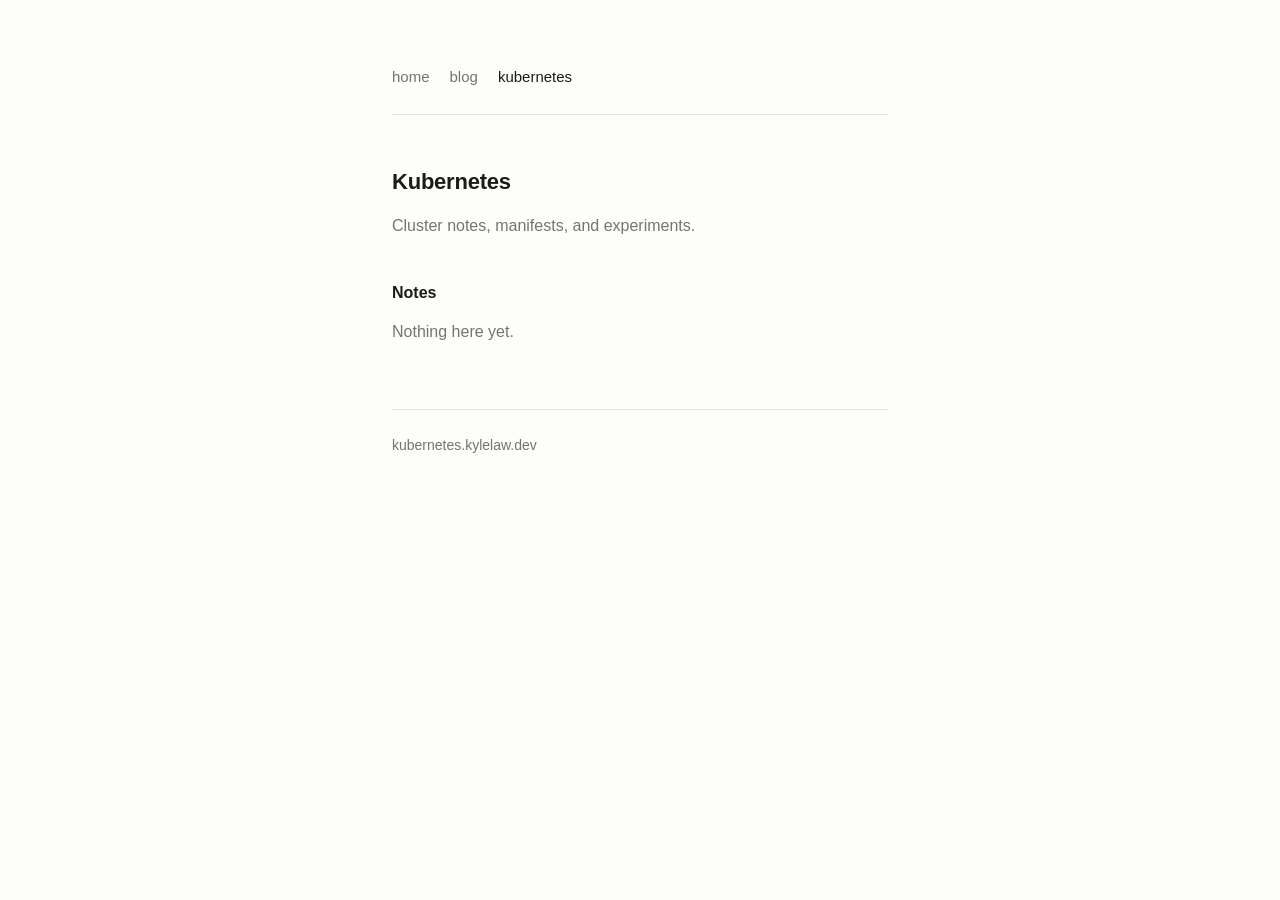
==== index.html @ 6e793f43 "Scaffold static site Plain HTML/CSS, no build step. Cross-links to the other kylelaw.dev sites use a" ====
<!doctype html>
<html lang="en">
<head>
<meta charset="utf-8">
<meta name="viewport" content="width=device-width, initial-scale=1">
<title>Kubernetes — Kyle Law</title>
<meta name="description" content="Cluster notes, manifests, and experiments.">
<link rel="icon" href="/favicon.svg" type="image/svg+xml">
<link rel="canonical" href="https://kubernetes.kylelaw.dev/">
<link rel="stylesheet" href="/style.css">
</head>
<body>
<div class="wrap">

  <nav>
    <a href="https://kylelaw.dev/">home</a>
    <a href="https://blog.kylelaw.dev/">blog</a>
    <a href="https://kubernetes.kylelaw.dev/" aria-current="page">kubernetes</a>
  </nav>

  <h1>Kubernetes</h1>
  <p class="lede">Cluster notes, manifests, and experiments.</p>

  <h2>Notes</h2>
  <p class="lede">Nothing here yet.</p>

  <footer>kubernetes.kylelaw.dev</footer>

</div>
</body>
</html>
---- style.css ----
:root {
  --bg: #fdfdfc;
  --fg: #1b1b19;
  --muted: #75756e;
  --rule: #e5e5e0;
}

@media (prefers-color-scheme: dark) {
  :root {
    --bg: #121211;
    --fg: #e9e9e4;
    --muted: #8b8b84;
    --rule: #2b2b28;
  }
}

* { box-sizing: border-box; }

html { -webkit-text-size-adjust: 100%; }

body {
  margin: 0;
  background: var(--bg);
  color: var(--fg);
  font: 16px/1.7 ui-sans-serif, -apple-system, BlinkMacSystemFont, "Segoe UI", Helvetica, Arial, sans-serif;
}

.wrap {
  max-width: 34rem;
  margin: 0 auto;
  padding: 4rem 1.5rem 6rem;
}

nav {
  display: flex;
  flex-wrap: wrap;
  gap: 1.25rem;
  padding-bottom: 1.5rem;
  border-bottom: 1px solid var(--rule);
  margin-bottom: 3rem;
  font-size: 0.9375rem;
}

nav a {
  color: var(--muted);
  text-decoration: none;
}

nav a:hover { color: var(--fg); }

nav a[aria-current="page"] { color: var(--fg); }

h1 {
  font-size: 1.375rem;
  font-weight: 600;
  letter-spacing: -0.01em;
  margin: 0 0 0.75rem;
}

h2 {
  font-size: 1rem;
  font-weight: 600;
  margin: 2.5rem 0 0.75rem;
}

p { margin: 0 0 1.25rem; }

.lede { color: var(--muted); }

a { color: var(--fg); text-underline-offset: 0.2em; }

ul.links {
  list-style: none;
  padding: 0;
  margin: 0;
  border-top: 1px solid var(--rule);
}

ul.links li { border-bottom: 1px solid var(--rule); }

ul.links a {
  display: block;
  padding: 1rem 0;
  text-decoration: none;
}

ul.links a:hover .title { text-decoration: underline; }

.title { display: block; }

.desc {
  display: block;
  color: var(--muted);
  font-size: 0.9375rem;
}

footer {
  margin-top: 4rem;
  padding-top: 1.5rem;
  border-top: 1px solid var(--rule);
  color: var(--muted);
  font-size: 0.875rem;
}
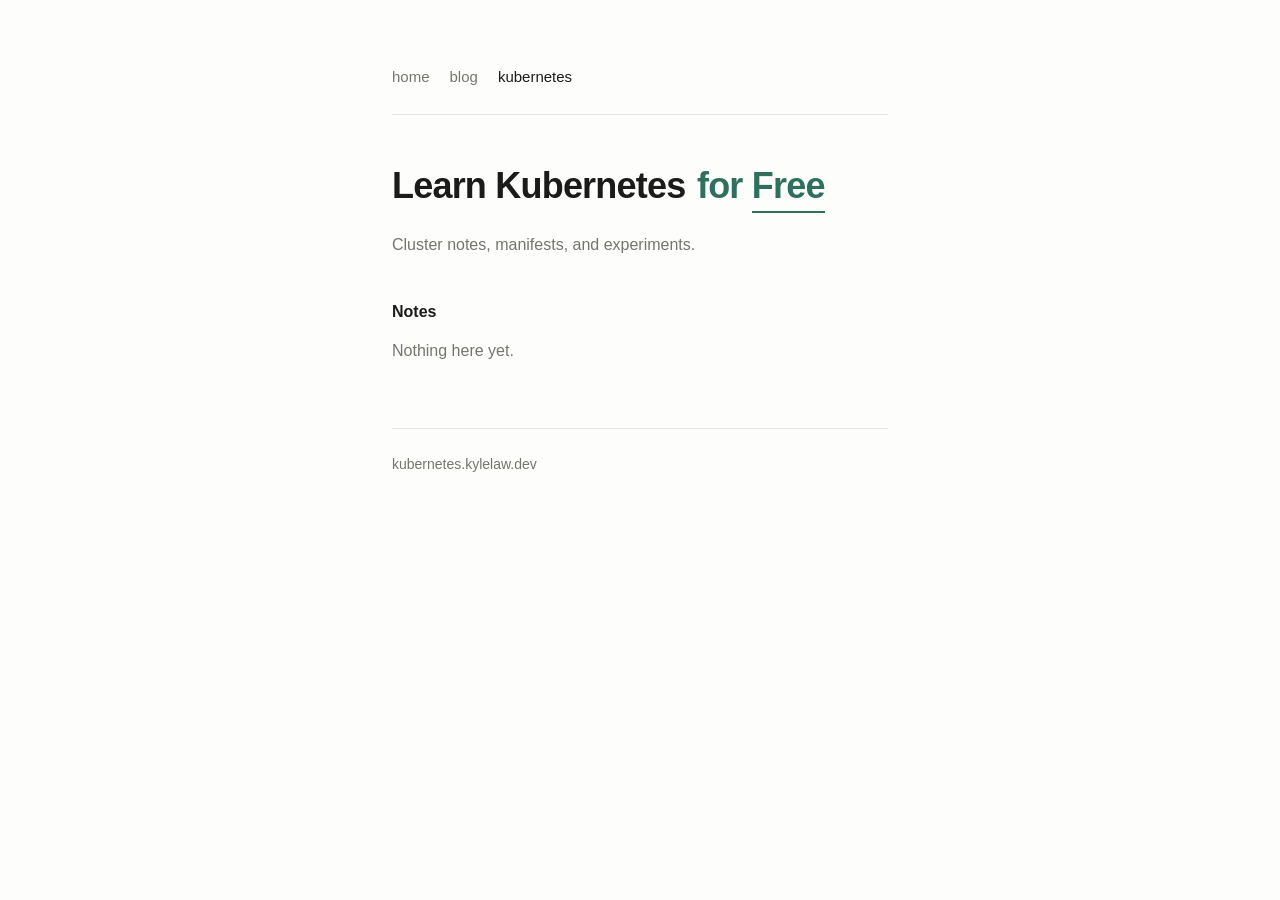
==== commit 075bc9fc: "Add rotating hero headline with draw-in underline "Learn Kubernetes ___" cycling six phrases, with t" ====
--- a/index.html
+++ b/index.html
@@ -4,10 +4,11 @@
 <meta charset="utf-8">
 <meta name="viewport" content="width=device-width, initial-scale=1">
 <title>Kubernetes — Kyle Law</title>
-<meta name="description" content="Cluster notes, manifests, and experiments.">
+<meta name="description" content="Learn Kubernetes for free — active learning, visualization, live Q&A and a weekly meeting.">
 <link rel="icon" href="/favicon.svg" type="image/svg+xml">
 <link rel="canonical" href="https://kubernetes.kylelaw.dev/">
 <link rel="stylesheet" href="/style.css">
+<link rel="stylesheet" href="/headline.css">
 </head>
 <body>
 <div class="wrap">
@@ -18,7 +19,10 @@
     <a href="https://kubernetes.kylelaw.dev/" aria-current="page">kubernetes</a>
   </nav>
 
-  <h1>Kubernetes</h1>
+  <h1 class="hero-title">
+    <span>Learn Kubernetes</span><span class="rot" data-rot>for <span class="kw">Free</span></span>
+  </h1>
+
   <p class="lede">Cluster notes, manifests, and experiments.</p>
 
   <h2>Notes</h2>
@@ -27,5 +31,6 @@
   <footer>kubernetes.kylelaw.dev</footer>
 
 </div>
+<script src="/headline.js" defer></script>
 </body>
 </html>
--- a/headline.css
+++ b/headline.css
@@ -0,0 +1,87 @@
+/* Rotating hero headline. Scoped to this site so style.css stays
+   byte-identical across the three kylelaw.dev repos. */
+
+:root {
+  --accent: #2f6f5e;
+}
+
+@media (prefers-color-scheme: dark) {
+  :root { --accent: #6cc0a6; }
+}
+
+.hero-title {
+  font-size: clamp(1.6rem, 5.2vw, 2.25rem);
+  font-weight: 600;
+  letter-spacing: -0.022em;
+  line-height: 1.25;
+  margin: 0 0 1rem;
+  display: flex;
+  flex-wrap: wrap;
+  align-items: baseline;
+  gap: 0 0.32em;
+}
+
+/* The mask. Vertical overflow is clipped so words slide in and out of
+   view; padding-bottom keeps the underline from being sheared off. */
+.rot {
+  position: relative;
+  display: inline-block;
+  vertical-align: baseline;
+  overflow: hidden;
+  white-space: nowrap;
+  padding-bottom: 0.2em;
+  color: var(--accent);
+  transition: width 420ms cubic-bezier(.22, 1, .36, 1);
+}
+
+.rot .word {
+  display: inline-block;
+  white-space: nowrap;
+  transition: transform 460ms cubic-bezier(.22, 1, .36, 1), opacity 300ms ease;
+}
+
+.rot .word:not(.is-current) {
+  position: absolute;
+  left: 0;
+  top: 0;
+  pointer-events: none;
+}
+
+.rot .word.enter { transform: translateY(0);       opacity: 1; }
+.rot .word.from  { transform: translateY(0.95em);  opacity: 0; }
+.rot .word.exit  { transform: translateY(-0.95em); opacity: 0; }
+
+/* Draw-in underline: sweeps left to right once the word has landed. */
+.rot .kw {
+  position: relative;
+  display: inline-block;
+}
+
+.rot .kw::after {
+  content: "";
+  position: absolute;
+  left: 0;
+  right: 0;
+  bottom: -0.16em;
+  height: 0.055em;
+  background: currentColor;
+  transform: scaleX(0);
+  transform-origin: 0 50%;
+  transition: transform 520ms cubic-bezier(.22, 1, .36, 1);
+}
+
+.rot .word.enter .kw::after { transform: scaleX(1); transition-delay: 240ms; }
+.rot .word.exit  .kw::after { transition-duration: 150ms; }
+
+/* Without JS the first phrase is already in the markup and simply sits
+   there, underline drawn. */
+.no-js .rot .kw::after { transform: scaleX(1); }
+
+@media (prefers-reduced-motion: reduce) {
+  .rot,
+  .rot .word,
+  .rot .kw::after {
+    transition-duration: 1ms !important;
+    transition-delay: 0ms !important;
+  }
+}
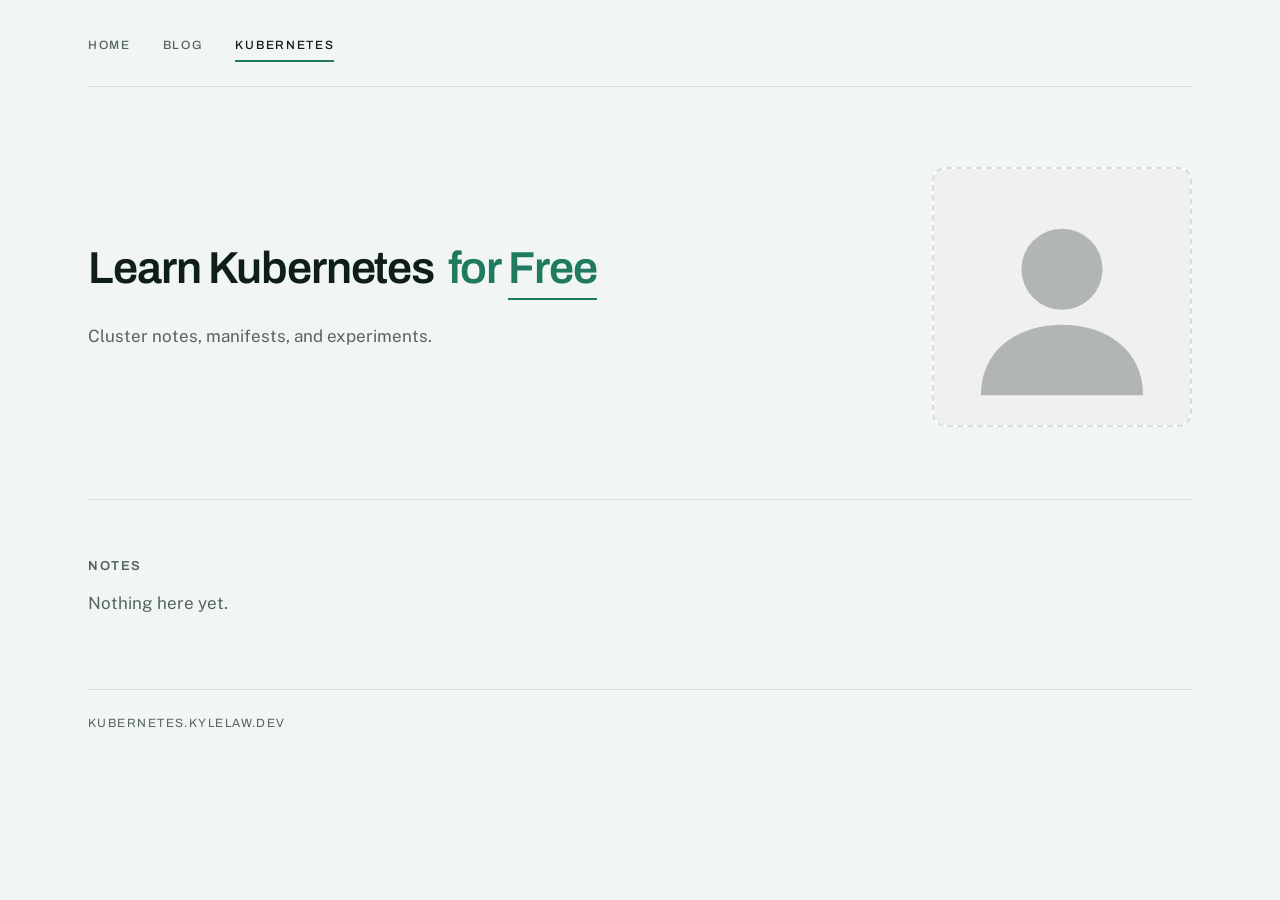
==== commit bfa9d8a3: "Give this site its own design: wide hero, portrait, one-line headline The three sites no longer shar" ====
--- a/index.html
+++ b/index.html
@@ -4,11 +4,13 @@
 <meta charset="utf-8">
 <meta name="viewport" content="width=device-width, initial-scale=1">
 <title>Kubernetes — Kyle Law</title>
-<meta name="description" content="Learn Kubernetes for free — active learning, visualization, live Q&A and a weekly meeting.">
+<meta name="description" content="Learn Kubernetes for free — hands-on labs, live Q&A and a weekly meeting with Kyle.">
 <link rel="icon" href="/favicon.svg" type="image/svg+xml">
 <link rel="canonical" href="https://kubernetes.kylelaw.dev/">
+<link rel="preconnect" href="https://fonts.googleapis.com">
+<link rel="preconnect" href="https://fonts.gstatic.com" crossorigin>
+<link rel="stylesheet" href="https://fonts.googleapis.com/css2?family=Archivo:wght@500;600;700&family=Public+Sans:wght@400;500&display=swap">
 <link rel="stylesheet" href="/style.css">
-<link rel="stylesheet" href="/headline.css">
 </head>
 <body>
 <div class="wrap">
@@ -19,14 +21,23 @@
     <a href="https://kubernetes.kylelaw.dev/" aria-current="page">kubernetes</a>
   </nav>
 
-  <h1 class="hero-title">
-    <span>Learn Kubernetes</span><span class="rot" data-rot>for <span class="kw">Free</span></span>
-  </h1>
+  <div class="hero">
+    <div class="hero-text">
+      <h1 class="hero-title">
+        <span>Learn Kubernetes</span><span class="rot" data-rot>for <span class="kw">Free</span></span>
+      </h1>
+      <p class="lede">Cluster notes, manifests, and experiments.</p>
+    </div>
 
-  <p class="lede">Cluster notes, manifests, and experiments.</p>
+    <div class="hero-portrait">
+      <img src="/portrait.svg" alt="Kyle Law" width="260" height="260">
+    </div>
+  </div>
 
-  <h2>Notes</h2>
-  <p class="lede">Nothing here yet.</p>
+  <div class="prose">
+    <h2>Notes</h2>
+    <p class="lede">Nothing here yet.</p>
+  </div>
 
   <footer>kubernetes.kylelaw.dev</footer>
 
--- a/style.css
+++ b/style.css
@@ -1,16 +1,30 @@
+/* kubernetes.kylelaw.dev — this site's own design.
+   Independent of the other kylelaw.dev sites by intent; nothing here is
+   shared with the root or blog repos. */
+
 :root {
-  --bg: #fdfdfc;
-  --fg: #1b1b19;
-  --muted: #75756e;
-  --rule: #e5e5e0;
+  --ground: #f1f5f3;
+  --surface: #ffffff;
+  --ink: #0f1e1a;
+  --muted: #55655e;
+  --line: #d5e0db;
+  --line-soft: #e3ebe7;
+  --accent: #1f7a5f;
+  --accent-soft: #d8ece3;
+  --display: "Archivo", ui-sans-serif, -apple-system, BlinkMacSystemFont, "Segoe UI", Helvetica, Arial, sans-serif;
+  --body: "Public Sans", ui-sans-serif, -apple-system, BlinkMacSystemFont, "Segoe UI", Helvetica, Arial, sans-serif;
 }
 
 @media (prefers-color-scheme: dark) {
   :root {
-    --bg: #121211;
-    --fg: #e9e9e4;
-    --muted: #8b8b84;
-    --rule: #2b2b28;
+    --ground: #0a1210;
+    --surface: #111b17;
+    --ink: #e7efeb;
+    --muted: #8ba59b;
+    --line: #1e2c27;
+    --line-soft: #182420;
+    --accent: #55c69f;
+    --accent-soft: #16302a;
   }
 }
 
@@ -20,84 +34,193 @@
 
 body {
   margin: 0;
-  background: var(--bg);
-  color: var(--fg);
-  font: 16px/1.7 ui-sans-serif, -apple-system, BlinkMacSystemFont, "Segoe UI", Helvetica, Arial, sans-serif;
+  background: var(--ground);
+  color: var(--ink);
+  font-family: var(--body);
+  font-size: 17px;
+  line-height: 1.65;
+  -webkit-font-smoothing: antialiased;
 }
 
 .wrap {
-  max-width: 34rem;
+  max-width: 74rem;
   margin: 0 auto;
-  padding: 4rem 1.5rem 6rem;
-}
+  padding: 2.25rem 2.5rem 6rem;
+}
+
+/* ---- nav ---- */
 
 nav {
   display: flex;
   flex-wrap: wrap;
-  gap: 1.25rem;
+  gap: 2rem;
   padding-bottom: 1.5rem;
-  border-bottom: 1px solid var(--rule);
-  margin-bottom: 3rem;
-  font-size: 0.9375rem;
+  border-bottom: 1px solid var(--line);
+  font-family: var(--display);
+  font-size: 0.75rem;
+  font-weight: 500;
+  letter-spacing: 0.14em;
+  text-transform: uppercase;
 }
 
 nav a {
   color: var(--muted);
   text-decoration: none;
-}
-
-nav a:hover { color: var(--fg); }
-
-nav a[aria-current="page"] { color: var(--fg); }
-
-h1 {
-  font-size: 1.375rem;
+  padding-bottom: 0.25rem;
+  border-bottom: 2px solid transparent;
+}
+
+nav a:hover { color: var(--ink); }
+
+nav a[aria-current="page"] {
+  color: var(--ink);
+  border-bottom-color: var(--accent);
+}
+
+nav a:focus-visible { outline: 2px solid var(--accent); outline-offset: 3px; }
+
+/* ---- hero ---- */
+
+.hero {
+  display: grid;
+  grid-template-columns: minmax(0, 1fr) auto;
+  gap: 4rem;
+  align-items: center;
+  padding: 5rem 0 4.5rem;
+  border-bottom: 1px solid var(--line);
+}
+
+.hero-text { min-width: 0; }
+
+.hero-title {
+  font-family: var(--display);
   font-weight: 600;
-  letter-spacing: -0.01em;
+  letter-spacing: -0.025em;
+  line-height: 1.1;
+  margin: 0 0 1.25rem;
+  /* JS fits this to one line; clamp is the no-JS fallback */
+  font-size: clamp(1.5rem, 4.6vw, 2.75rem);
+  display: flex;
+  flex-wrap: nowrap;
+  align-items: baseline;
+  gap: 0 0.3em;
+  white-space: nowrap;
+}
+
+.lede {
+  color: var(--muted);
+  margin: 0;
+  font-size: 1.0625rem;
+  max-width: 34rem;
+}
+
+/* ---- portrait ---- */
+
+.hero-portrait {
+  width: 260px;
+  height: 260px;
+  border-radius: 14px;
+  overflow: hidden;
+  background: var(--surface);
+  border: 2px dashed var(--line);   /* dashed = placeholder; drop when the real photo lands */
+  display: grid;
+  place-items: center;
+}
+
+.hero-portrait img {
+  width: 100%;
+  height: 100%;
+  object-fit: cover;
+  display: block;
+}
+
+/* ---- body ---- */
+
+.prose { max-width: 36rem; padding-top: 3.5rem; }
+
+h2 {
+  font-family: var(--display);
+  font-size: 0.8125rem;
+  font-weight: 600;
+  letter-spacing: 0.12em;
+  text-transform: uppercase;
+  color: var(--muted);
   margin: 0 0 0.75rem;
 }
 
-h2 {
-  font-size: 1rem;
-  font-weight: 600;
-  margin: 2.5rem 0 0.75rem;
-}
-
 p { margin: 0 0 1.25rem; }
 
-.lede { color: var(--muted); }
-
-a { color: var(--fg); text-underline-offset: 0.2em; }
-
-ul.links {
-  list-style: none;
-  padding: 0;
-  margin: 0;
-  border-top: 1px solid var(--rule);
-}
-
-ul.links li { border-bottom: 1px solid var(--rule); }
-
-ul.links a {
-  display: block;
-  padding: 1rem 0;
-  text-decoration: none;
-}
-
-ul.links a:hover .title { text-decoration: underline; }
-
-.title { display: block; }
-
-.desc {
-  display: block;
-  color: var(--muted);
-  font-size: 0.9375rem;
-}
+a { color: var(--accent); text-underline-offset: 0.2em; }
 
 footer {
-  margin-top: 4rem;
+  margin-top: 4.5rem;
   padding-top: 1.5rem;
-  border-top: 1px solid var(--rule);
-  color: var(--muted);
-  font-size: 0.875rem;
-}
+  border-top: 1px solid var(--line);
+  color: var(--muted);
+  font-family: var(--display);
+  font-size: 0.75rem;
+  letter-spacing: 0.12em;
+  text-transform: uppercase;
+}
+
+/* ---- rotating headline ---- */
+
+.rot {
+  position: relative;
+  display: inline-block;
+  vertical-align: baseline;
+  overflow: hidden;
+  white-space: nowrap;
+  padding-bottom: 0.2em;
+  color: var(--accent);
+  transition: width 420ms cubic-bezier(.22, 1, .36, 1);
+}
+
+.rot .word {
+  display: inline-block;
+  white-space: nowrap;
+  transition: transform 460ms cubic-bezier(.22, 1, .36, 1), opacity 300ms ease;
+}
+
+.rot .word:not(.is-current) { position: absolute; left: 0; top: 0; pointer-events: none; }
+
+.rot .word.enter { transform: translateY(0);       opacity: 1; }
+.rot .word.from  { transform: translateY(0.95em);  opacity: 0; }
+.rot .word.exit  { transform: translateY(-0.95em); opacity: 0; }
+
+.rot .kw { position: relative; display: inline-block; }
+
+.rot .kw::after {
+  content: "";
+  position: absolute;
+  left: 0; right: 0; bottom: -0.16em;
+  height: 0.055em;
+  background: currentColor;
+  transform: scaleX(0);
+  transform-origin: 0 50%;
+  transition: transform 520ms cubic-bezier(.22, 1, .36, 1);
+}
+
+.rot .word.enter .kw::after { transform: scaleX(1); transition-delay: 240ms; }
+.rot .word.exit  .kw::after { transition-duration: 150ms; }
+
+/* ---- narrow screens ---- */
+
+@media (max-width: 60rem) {
+  .wrap { padding: 2rem 1.5rem 4rem; }
+  .hero {
+    /* minmax(0, …) not 1fr — a bare 1fr floors at min-content, and with a
+       nowrap headline that is the full line width, which overflows. */
+    grid-template-columns: minmax(0, 1fr);
+    gap: 2.5rem;
+    padding: 3rem 0 2.5rem;
+  }
+  .hero-portrait { width: 168px; height: 168px; order: -1; }
+}
+
+@media (prefers-reduced-motion: reduce) {
+  .rot, .rot .word, .rot .kw::after {
+    transition-duration: 1ms !important;
+    transition-delay: 0ms !important;
+  }
+}
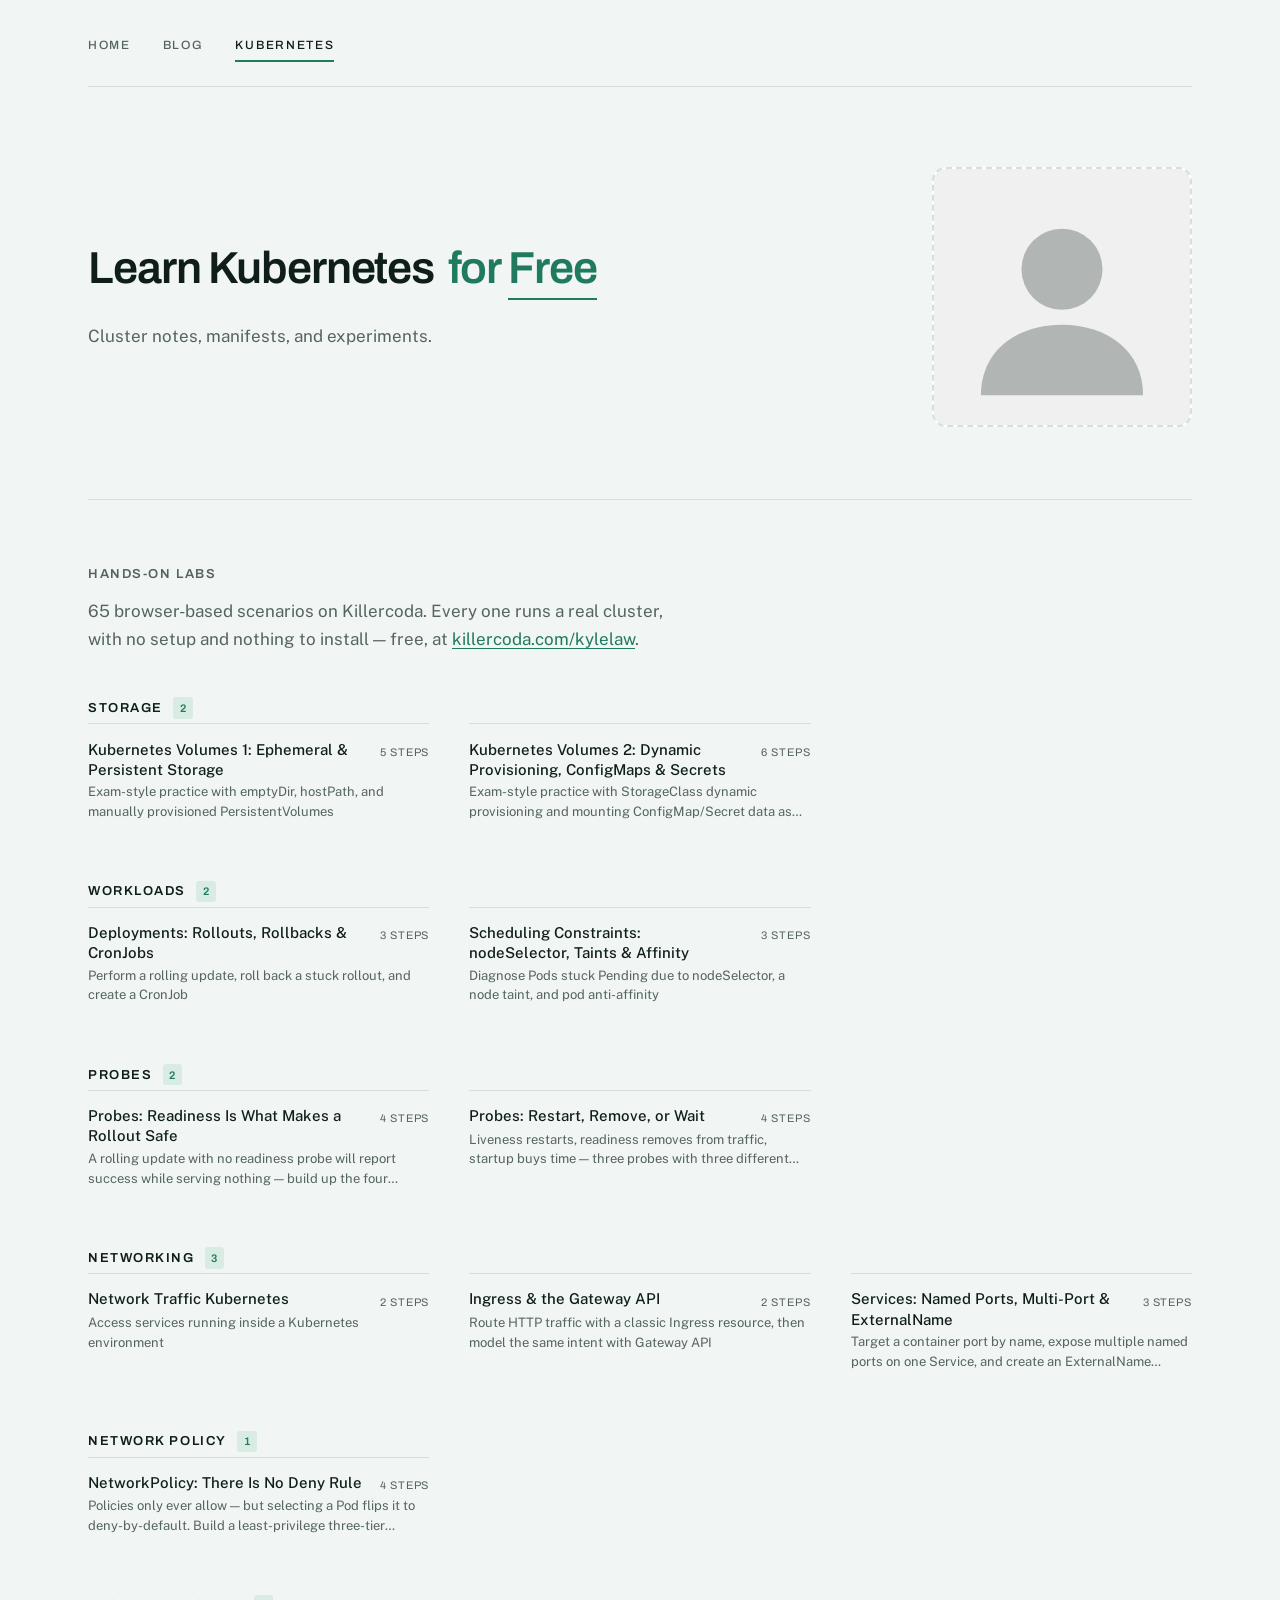
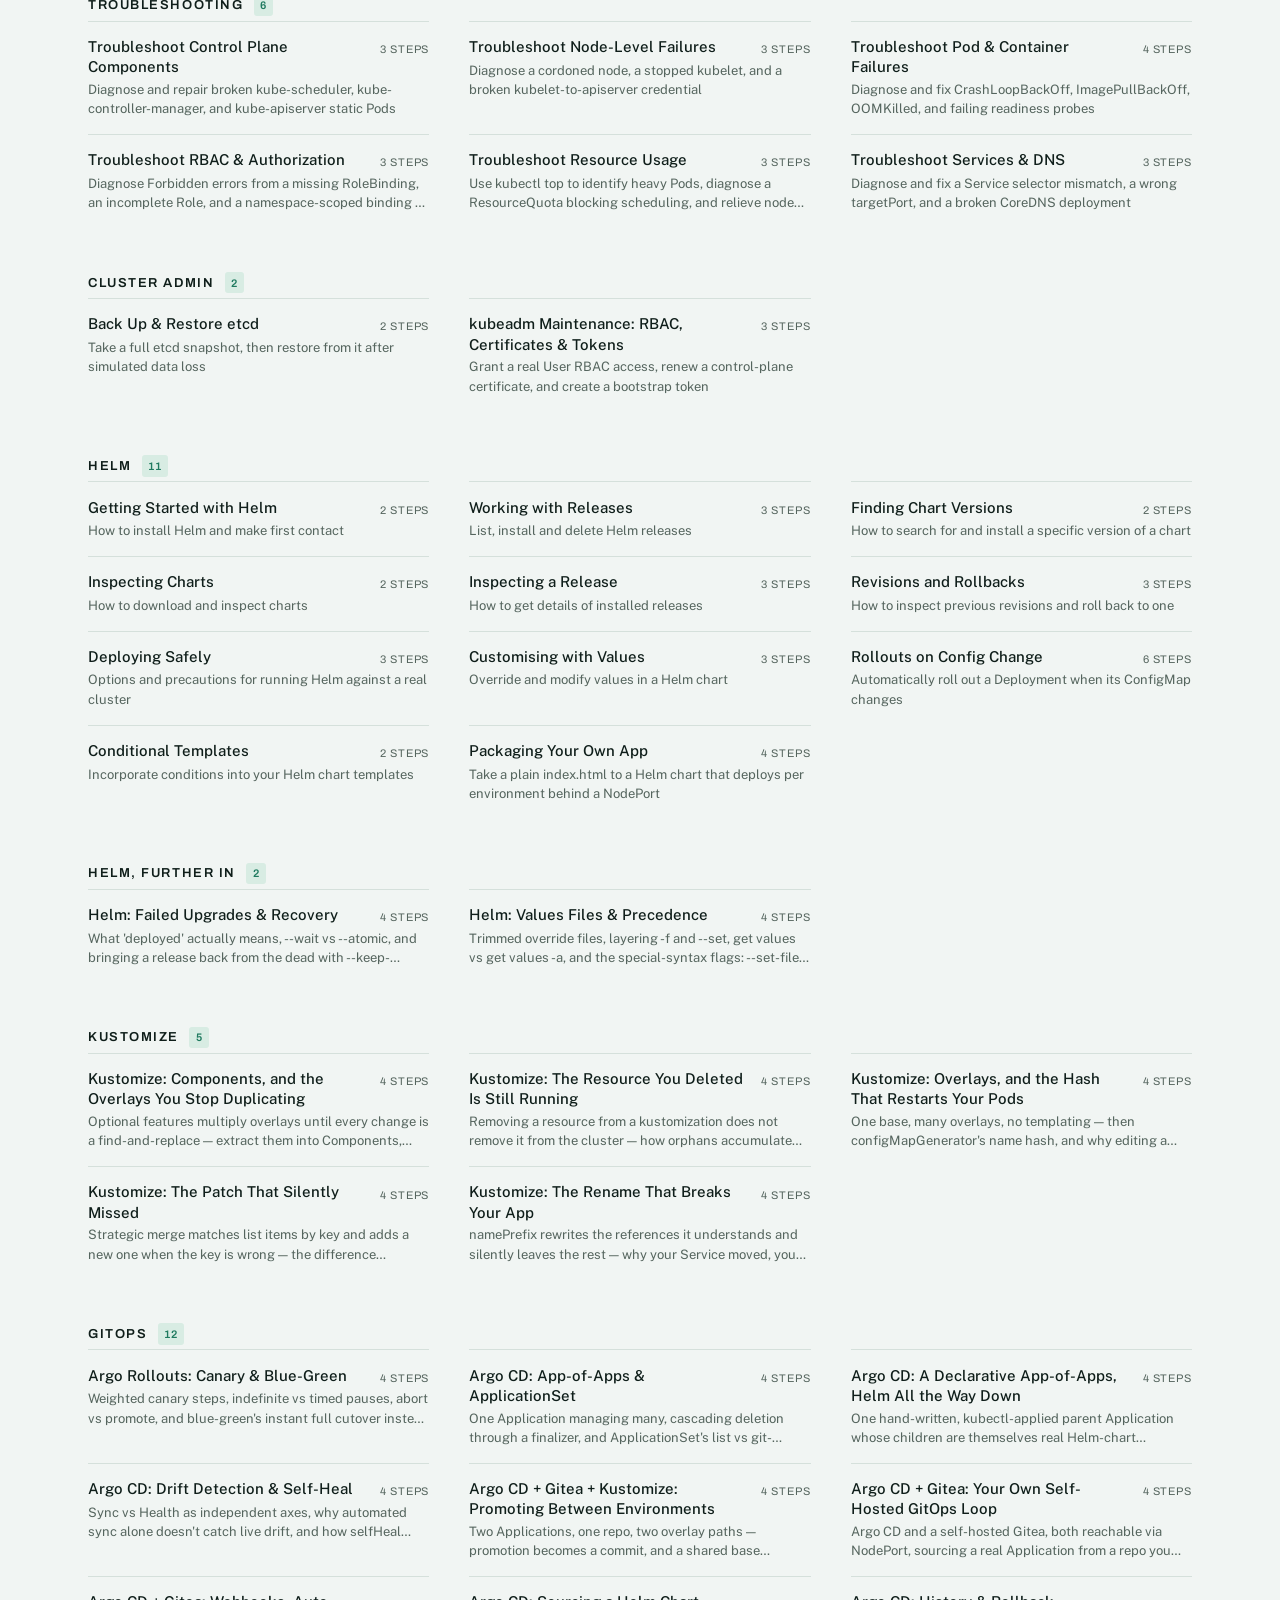
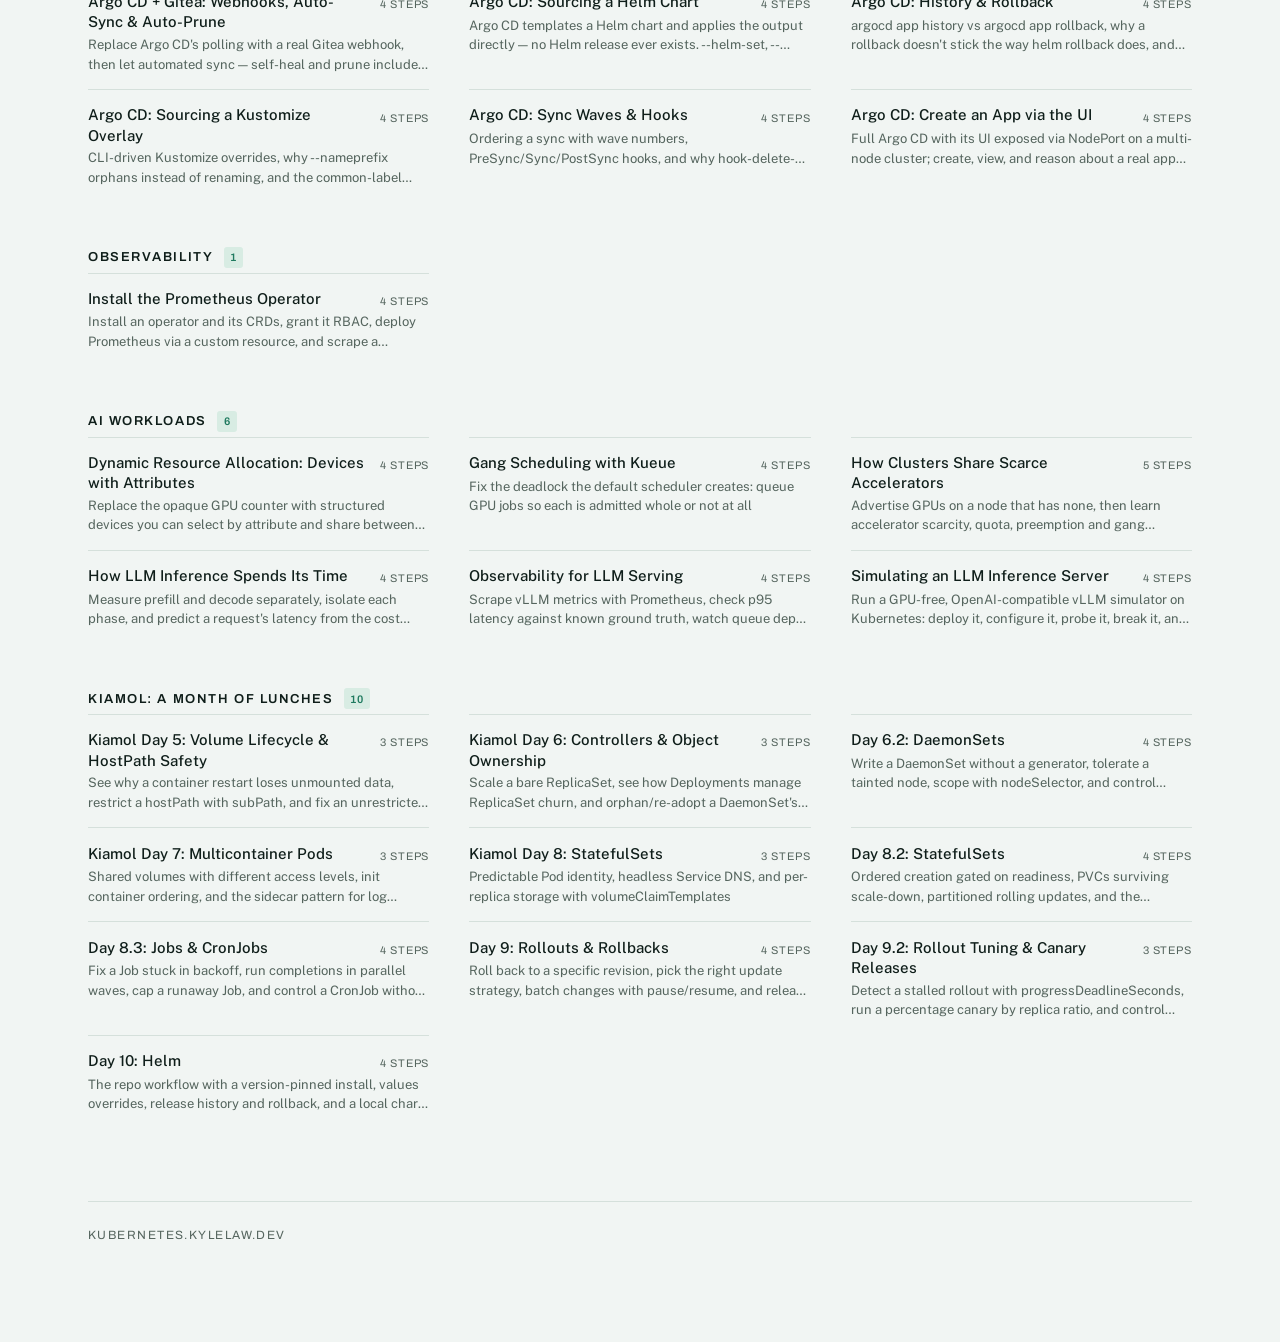
==== commit d0c5b1d2: "Add hands-on labs section 65 Killercoda scenarios grouped by topic, generated from the killercoda-la" ====
--- a/index.html
+++ b/index.html
@@ -34,10 +34,538 @@
     </div>
   </div>
 
-  <div class="prose">
-    <h2>Notes</h2>
-    <p class="lede">Nothing here yet.</p>
-  </div>
+  <!-- LABS:START -->
+  <section class="labs" id="labs">
+    <h2>Hands-on Labs</h2>
+    <p class="labs-intro">65 browser-based scenarios on Killercoda. Every one runs a real cluster, with no setup and nothing to install — free, at <a href="https://killercoda.com/kylelaw">killercoda.com/kylelaw</a>.</p>
+    <div class="lab-group">
+      <h3 class="lab-group-title">Storage<span class="lab-count">2</span></h3>
+      <ul class="lab-list">
+        <li>
+          <a href="https://killercoda.com/kylelaw/scenario/volumes-basics">
+            <span class="lab-title">Kubernetes Volumes 1: Ephemeral &amp; Persistent Storage</span>
+            <span class="lab-steps">5 steps</span>
+            <span class="lab-desc">Exam-style practice with emptyDir, hostPath, and manually provisioned PersistentVolumes</span>
+          </a>
+        </li>
+        <li>
+          <a href="https://killercoda.com/kylelaw/scenario/volumes-dynamic">
+            <span class="lab-title">Kubernetes Volumes 2: Dynamic Provisioning, ConfigMaps &amp; Secrets</span>
+            <span class="lab-steps">6 steps</span>
+            <span class="lab-desc">Exam-style practice with StorageClass dynamic provisioning and mounting ConfigMap/Secret data as files</span>
+          </a>
+        </li>
+      </ul>
+    </div>
+    <div class="lab-group">
+      <h3 class="lab-group-title">Workloads<span class="lab-count">2</span></h3>
+      <ul class="lab-list">
+        <li>
+          <a href="https://killercoda.com/kylelaw/scenario/deployments-and-jobs">
+            <span class="lab-title">Deployments: Rollouts, Rollbacks &amp; CronJobs</span>
+            <span class="lab-steps">3 steps</span>
+            <span class="lab-desc">Perform a rolling update, roll back a stuck rollout, and create a CronJob</span>
+          </a>
+        </li>
+        <li>
+          <a href="https://killercoda.com/kylelaw/scenario/scheduling-constraints">
+            <span class="lab-title">Scheduling Constraints: nodeSelector, Taints &amp; Affinity</span>
+            <span class="lab-steps">3 steps</span>
+            <span class="lab-desc">Diagnose Pods stuck Pending due to nodeSelector, a node taint, and pod anti-affinity</span>
+          </a>
+        </li>
+      </ul>
+    </div>
+    <div class="lab-group">
+      <h3 class="lab-group-title">Probes<span class="lab-count">2</span></h3>
+      <ul class="lab-list">
+        <li>
+          <a href="https://killercoda.com/kylelaw/scenario/readiness-and-safe-rollouts">
+            <span class="lab-title">Probes: Readiness Is What Makes a Rollout Safe</span>
+            <span class="lab-steps">4 steps</span>
+            <span class="lab-desc">A rolling update with no readiness probe will report success while serving nothing — build up the four settings that turn a bad deploy into a contained, non-zero-exit failure</span>
+          </a>
+        </li>
+        <li>
+          <a href="https://killercoda.com/kylelaw/scenario/restart-remove-or-wait">
+            <span class="lab-title">Probes: Restart, Remove, or Wait</span>
+            <span class="lab-steps">4 steps</span>
+            <span class="lab-desc">Liveness restarts, readiness removes from traffic, startup buys time — three probes with three different powers, and the outages you get from confusing them</span>
+          </a>
+        </li>
+      </ul>
+    </div>
+    <div class="lab-group">
+      <h3 class="lab-group-title">Networking<span class="lab-count">3</span></h3>
+      <ul class="lab-list">
+        <li>
+          <a href="https://killercoda.com/kylelaw/scenario/network-traffic-kubernetes">
+            <span class="lab-title">Network Traffic Kubernetes</span>
+            <span class="lab-steps">2 steps</span>
+            <span class="lab-desc">Access services running inside a Kubernetes environment</span>
+          </a>
+        </li>
+        <li>
+          <a href="https://killercoda.com/kylelaw/scenario/ingress-and-gateway-api">
+            <span class="lab-title">Ingress &amp; the Gateway API</span>
+            <span class="lab-steps">2 steps</span>
+            <span class="lab-desc">Route HTTP traffic with a classic Ingress resource, then model the same intent with Gateway API</span>
+          </a>
+        </li>
+        <li>
+          <a href="https://killercoda.com/kylelaw/scenario/multi-port-services">
+            <span class="lab-title">Services: Named Ports, Multi-Port &amp; ExternalName</span>
+            <span class="lab-steps">3 steps</span>
+            <span class="lab-desc">Target a container port by name, expose multiple named ports on one Service, and create an ExternalName Service</span>
+          </a>
+        </li>
+      </ul>
+    </div>
+    <div class="lab-group">
+      <h3 class="lab-group-title">Network Policy<span class="lab-count">1</span></h3>
+      <ul class="lab-list">
+        <li>
+          <a href="https://killercoda.com/kylelaw/scenario/allow-only-and-default-deny">
+            <span class="lab-title">NetworkPolicy: There Is No Deny Rule</span>
+            <span class="lab-steps">4 steps</span>
+            <span class="lab-desc">Policies only ever allow — but selecting a Pod flips it to deny-by-default. Build a least-privilege three-tier namespace and watch a connectivity matrix close, one policy at a time</span>
+          </a>
+        </li>
+      </ul>
+    </div>
+    <div class="lab-group">
+      <h3 class="lab-group-title">Troubleshooting<span class="lab-count">6</span></h3>
+      <ul class="lab-list">
+        <li>
+          <a href="https://killercoda.com/kylelaw/scenario/control-plane">
+            <span class="lab-title">Troubleshoot Control Plane Components</span>
+            <span class="lab-steps">3 steps</span>
+            <span class="lab-desc">Diagnose and repair broken kube-scheduler, kube-controller-manager, and kube-apiserver static Pods</span>
+          </a>
+        </li>
+        <li>
+          <a href="https://killercoda.com/kylelaw/scenario/node-level">
+            <span class="lab-title">Troubleshoot Node-Level Failures</span>
+            <span class="lab-steps">3 steps</span>
+            <span class="lab-desc">Diagnose a cordoned node, a stopped kubelet, and a broken kubelet-to-apiserver credential</span>
+          </a>
+        </li>
+        <li>
+          <a href="https://killercoda.com/kylelaw/scenario/pod-failures">
+            <span class="lab-title">Troubleshoot Pod &amp; Container Failures</span>
+            <span class="lab-steps">4 steps</span>
+            <span class="lab-desc">Diagnose and fix CrashLoopBackOff, ImagePullBackOff, OOMKilled, and failing readiness probes</span>
+          </a>
+        </li>
+        <li>
+          <a href="https://killercoda.com/kylelaw/scenario/rbac-auth">
+            <span class="lab-title">Troubleshoot RBAC &amp; Authorization</span>
+            <span class="lab-steps">3 steps</span>
+            <span class="lab-desc">Diagnose Forbidden errors from a missing RoleBinding, an incomplete Role, and a namespace-scoped binding to a cluster-scoped resource</span>
+          </a>
+        </li>
+        <li>
+          <a href="https://killercoda.com/kylelaw/scenario/resource-monitoring">
+            <span class="lab-title">Troubleshoot Resource Usage</span>
+            <span class="lab-steps">3 steps</span>
+            <span class="lab-desc">Use kubectl top to identify heavy Pods, diagnose a ResourceQuota blocking scheduling, and relieve node memory pressure</span>
+          </a>
+        </li>
+        <li>
+          <a href="https://killercoda.com/kylelaw/scenario/services-dns">
+            <span class="lab-title">Troubleshoot Services &amp; DNS</span>
+            <span class="lab-steps">3 steps</span>
+            <span class="lab-desc">Diagnose and fix a Service selector mismatch, a wrong targetPort, and a broken CoreDNS deployment</span>
+          </a>
+        </li>
+      </ul>
+    </div>
+    <div class="lab-group">
+      <h3 class="lab-group-title">Cluster Admin<span class="lab-count">2</span></h3>
+      <ul class="lab-list">
+        <li>
+          <a href="https://killercoda.com/kylelaw/scenario/etcd-backup-restore">
+            <span class="lab-title">Back Up &amp; Restore etcd</span>
+            <span class="lab-steps">2 steps</span>
+            <span class="lab-desc">Take a full etcd snapshot, then restore from it after simulated data loss</span>
+          </a>
+        </li>
+        <li>
+          <a href="https://killercoda.com/kylelaw/scenario/kubeadm-maintenance">
+            <span class="lab-title">kubeadm Maintenance: RBAC, Certificates &amp; Tokens</span>
+            <span class="lab-steps">3 steps</span>
+            <span class="lab-desc">Grant a real User RBAC access, renew a control-plane certificate, and create a bootstrap token</span>
+          </a>
+        </li>
+      </ul>
+    </div>
+    <div class="lab-group">
+      <h3 class="lab-group-title">Helm<span class="lab-count">11</span></h3>
+      <ul class="lab-list">
+        <li>
+          <a href="https://killercoda.com/kylelaw/scenario/getting-started">
+            <span class="lab-title">Getting Started with Helm</span>
+            <span class="lab-steps">2 steps</span>
+            <span class="lab-desc">How to install Helm and make first contact</span>
+          </a>
+        </li>
+        <li>
+          <a href="https://killercoda.com/kylelaw/scenario/release-basics">
+            <span class="lab-title">Working with Releases</span>
+            <span class="lab-steps">3 steps</span>
+            <span class="lab-desc">List, install and delete Helm releases</span>
+          </a>
+        </li>
+        <li>
+          <a href="https://killercoda.com/kylelaw/scenario/chart-versions">
+            <span class="lab-title">Finding Chart Versions</span>
+            <span class="lab-steps">2 steps</span>
+            <span class="lab-desc">How to search for and install a specific version of a chart</span>
+          </a>
+        </li>
+        <li>
+          <a href="https://killercoda.com/kylelaw/scenario/inspect-charts">
+            <span class="lab-title">Inspecting Charts</span>
+            <span class="lab-steps">2 steps</span>
+            <span class="lab-desc">How to download and inspect charts</span>
+          </a>
+        </li>
+        <li>
+          <a href="https://killercoda.com/kylelaw/scenario/release-details">
+            <span class="lab-title">Inspecting a Release</span>
+            <span class="lab-steps">3 steps</span>
+            <span class="lab-desc">How to get details of installed releases</span>
+          </a>
+        </li>
+        <li>
+          <a href="https://killercoda.com/kylelaw/scenario/revisions-and-rollbacks">
+            <span class="lab-title">Revisions and Rollbacks</span>
+            <span class="lab-steps">3 steps</span>
+            <span class="lab-desc">How to inspect previous revisions and roll back to one</span>
+          </a>
+        </li>
+        <li>
+          <a href="https://killercoda.com/kylelaw/scenario/safe-deploys">
+            <span class="lab-title">Deploying Safely</span>
+            <span class="lab-steps">3 steps</span>
+            <span class="lab-desc">Options and precautions for running Helm against a real cluster</span>
+          </a>
+        </li>
+        <li>
+          <a href="https://killercoda.com/kylelaw/scenario/values-and-overrides">
+            <span class="lab-title">Customising with Values</span>
+            <span class="lab-steps">3 steps</span>
+            <span class="lab-desc">Override and modify values in a Helm chart</span>
+          </a>
+        </li>
+        <li>
+          <a href="https://killercoda.com/kylelaw/scenario/config-driven-rollouts">
+            <span class="lab-title">Rollouts on Config Change</span>
+            <span class="lab-steps">6 steps</span>
+            <span class="lab-desc">Automatically roll out a Deployment when its ConfigMap changes</span>
+          </a>
+        </li>
+        <li>
+          <a href="https://killercoda.com/kylelaw/scenario/template-conditionals">
+            <span class="lab-title">Conditional Templates</span>
+            <span class="lab-steps">2 steps</span>
+            <span class="lab-desc">Incorporate conditions into your Helm chart templates</span>
+          </a>
+        </li>
+        <li>
+          <a href="https://killercoda.com/kylelaw/scenario/package-your-app">
+            <span class="lab-title">Packaging Your Own App</span>
+            <span class="lab-steps">4 steps</span>
+            <span class="lab-desc">Take a plain index.html to a Helm chart that deploys per environment behind a NodePort</span>
+          </a>
+        </li>
+      </ul>
+    </div>
+    <div class="lab-group">
+      <h3 class="lab-group-title">Helm, Further In<span class="lab-count">2</span></h3>
+      <ul class="lab-list">
+        <li>
+          <a href="https://killercoda.com/kylelaw/scenario/helm-failed-upgrades">
+            <span class="lab-title">Helm: Failed Upgrades &amp; Recovery</span>
+            <span class="lab-steps">4 steps</span>
+            <span class="lab-desc">What &#x27;deployed&#x27; actually means, --wait vs --atomic, and bringing a release back from the dead with --keep-history</span>
+          </a>
+        </li>
+        <li>
+          <a href="https://killercoda.com/kylelaw/scenario/helm-values-precedence">
+            <span class="lab-title">Helm: Values Files &amp; Precedence</span>
+            <span class="lab-steps">4 steps</span>
+            <span class="lab-desc">Trimmed override files, layering -f and --set, get values vs get values -a, and the special-syntax flags: --set-file, --set-string, list indices</span>
+          </a>
+        </li>
+      </ul>
+    </div>
+    <div class="lab-group">
+      <h3 class="lab-group-title">Kustomize<span class="lab-count">5</span></h3>
+      <ul class="lab-list">
+        <li>
+          <a href="https://killercoda.com/kylelaw/scenario/components-and-duplication">
+            <span class="lab-title">Kustomize: Components, and the Overlays You Stop Duplicating</span>
+            <span class="lab-steps">4 steps</span>
+            <span class="lab-desc">Optional features multiply overlays until every change is a find-and-replace — extract them into Components, then learn the ordering rule nobody warns you about</span>
+          </a>
+        </li>
+        <li>
+          <a href="https://killercoda.com/kylelaw/scenario/orphans-and-pruning">
+            <span class="lab-title">Kustomize: The Resource You Deleted Is Still Running</span>
+            <span class="lab-steps">4 steps</span>
+            <span class="lab-desc">Removing a resource from a kustomization does not remove it from the cluster — how orphans accumulate invisibly, how to find them, and why --prune&#x27;s label selector is a blast radius</span>
+          </a>
+        </li>
+        <li>
+          <a href="https://killercoda.com/kylelaw/scenario/overlays-and-generated-config">
+            <span class="lab-title">Kustomize: Overlays, and the Hash That Restarts Your Pods</span>
+            <span class="lab-steps">4 steps</span>
+            <span class="lab-desc">One base, many overlays, no templating — then configMapGenerator&#x27;s name hash, and why editing a ConfigMap in place leaves your Pods silently running the old value</span>
+          </a>
+        </li>
+        <li>
+          <a href="https://killercoda.com/kylelaw/scenario/patches-that-miss">
+            <span class="lab-title">Kustomize: The Patch That Silently Missed</span>
+            <span class="lab-steps">4 steps</span>
+            <span class="lab-desc">Strategic merge matches list items by key and adds a new one when the key is wrong — the difference between a forgiving patch and a strict one, and when to reach for JSON 6902</span>
+          </a>
+        </li>
+        <li>
+          <a href="https://killercoda.com/kylelaw/scenario/renames-and-references">
+            <span class="lab-title">Kustomize: The Rename That Breaks Your App</span>
+            <span class="lab-steps">4 steps</span>
+            <span class="lab-desc">namePrefix rewrites the references it understands and silently leaves the rest — why your Service moved, your app didn&#x27;t follow, and why vars won&#x27;t save you</span>
+          </a>
+        </li>
+      </ul>
+    </div>
+    <div class="lab-group">
+      <h3 class="lab-group-title">GitOps<span class="lab-count">12</span></h3>
+      <ul class="lab-list">
+        <li>
+          <a href="https://killercoda.com/kylelaw/scenario/argo-rollouts-canary-and-bluegreen">
+            <span class="lab-title">Argo Rollouts: Canary &amp; Blue-Green</span>
+            <span class="lab-steps">4 steps</span>
+            <span class="lab-desc">Weighted canary steps, indefinite vs timed pauses, abort vs promote, and blue-green&#x27;s instant full cutover instead of a gradual shift</span>
+          </a>
+        </li>
+        <li>
+          <a href="https://killercoda.com/kylelaw/scenario/argocd-app-of-apps">
+            <span class="lab-title">Argo CD: App-of-Apps &amp; ApplicationSet</span>
+            <span class="lab-steps">4 steps</span>
+            <span class="lab-desc">One Application managing many, cascading deletion through a finalizer, and ApplicationSet&#x27;s list vs git-directory generators</span>
+          </a>
+        </li>
+        <li>
+          <a href="https://killercoda.com/kylelaw/scenario/argocd-declarative-app-of-apps">
+            <span class="lab-title">Argo CD: A Declarative App-of-Apps, Helm All the Way Down</span>
+            <span class="lab-steps">4 steps</span>
+            <span class="lab-desc">One hand-written, kubectl-applied parent Application whose children are themselves real Helm-chart deployments, one per environment, values and all</span>
+          </a>
+        </li>
+        <li>
+          <a href="https://killercoda.com/kylelaw/scenario/argocd-drift-and-selfheal">
+            <span class="lab-title">Argo CD: Drift Detection &amp; Self-Heal</span>
+            <span class="lab-steps">4 steps</span>
+            <span class="lab-desc">Sync vs Health as independent axes, why automated sync alone doesn&#x27;t catch live drift, and how selfHeal closes that gap</span>
+          </a>
+        </li>
+        <li>
+          <a href="https://killercoda.com/kylelaw/scenario/argocd-gitea-kustomize-promotion">
+            <span class="lab-title">Argo CD + Gitea + Kustomize: Promoting Between Environments</span>
+            <span class="lab-steps">4 steps</span>
+            <span class="lab-desc">Two Applications, one repo, two overlay paths — promotion becomes a commit, and a shared base becomes a change to every environment at once</span>
+          </a>
+        </li>
+        <li>
+          <a href="https://killercoda.com/kylelaw/scenario/argocd-gitea-solar-system">
+            <span class="lab-title">Argo CD + Gitea: Your Own Self-Hosted GitOps Loop</span>
+            <span class="lab-steps">4 steps</span>
+            <span class="lab-desc">Argo CD and a self-hosted Gitea, both reachable via NodePort, sourcing a real Application from a repo you create and push to yourself</span>
+          </a>
+        </li>
+        <li>
+          <a href="https://killercoda.com/kylelaw/scenario/argocd-gitea-webhook-autosync">
+            <span class="lab-title">Argo CD + Gitea: Webhooks, Auto-Sync &amp; Auto-Prune</span>
+            <span class="lab-steps">4 steps</span>
+            <span class="lab-desc">Replace Argo CD&#x27;s polling with a real Gitea webhook, then let automated sync — self-heal and prune included — do the rest without a human ever clicking Sync</span>
+          </a>
+        </li>
+        <li>
+          <a href="https://killercoda.com/kylelaw/scenario/argocd-helm">
+            <span class="lab-title">Argo CD: Sourcing a Helm Chart</span>
+            <span class="lab-steps">4 steps</span>
+            <span class="lab-desc">Argo CD templates a Helm chart and applies the output directly — no Helm release ever exists. --helm-set, --values-literal-file, and --values, and when each one actually works</span>
+          </a>
+        </li>
+        <li>
+          <a href="https://killercoda.com/kylelaw/scenario/argocd-history-and-rollback">
+            <span class="lab-title">Argo CD: History &amp; Rollback</span>
+            <span class="lab-steps">4 steps</span>
+            <span class="lab-desc">argocd app history vs argocd app rollback, why a rollback doesn&#x27;t stick the way helm rollback does, and how to make it stick</span>
+          </a>
+        </li>
+        <li>
+          <a href="https://killercoda.com/kylelaw/scenario/argocd-kustomize">
+            <span class="lab-title">Argo CD: Sourcing a Kustomize Overlay</span>
+            <span class="lab-steps">4 steps</span>
+            <span class="lab-desc">CLI-driven Kustomize overrides, why --nameprefix orphans instead of renaming, and the common-label override that breaks a sync outright</span>
+          </a>
+        </li>
+        <li>
+          <a href="https://killercoda.com/kylelaw/scenario/argocd-sync-waves-and-hooks">
+            <span class="lab-title">Argo CD: Sync Waves &amp; Hooks</span>
+            <span class="lab-steps">4 steps</span>
+            <span class="lab-desc">Ordering a sync with wave numbers, PreSync/Sync/PostSync hooks, and why hook-delete-policy matters more than it looks</span>
+          </a>
+        </li>
+        <li>
+          <a href="https://killercoda.com/kylelaw/scenario/argocd-ui-solar-system">
+            <span class="lab-title">Argo CD: Create an App via the UI</span>
+            <span class="lab-steps">4 steps</span>
+            <span class="lab-desc">Full Argo CD with its UI exposed via NodePort on a multi-node cluster; create, view, and reason about a real app through the browser instead of the CLI</span>
+          </a>
+        </li>
+      </ul>
+    </div>
+    <div class="lab-group">
+      <h3 class="lab-group-title">Observability<span class="lab-count">1</span></h3>
+      <ul class="lab-list">
+        <li>
+          <a href="https://killercoda.com/kylelaw/scenario/prometheus-operator">
+            <span class="lab-title">Install the Prometheus Operator</span>
+            <span class="lab-steps">4 steps</span>
+            <span class="lab-desc">Install an operator and its CRDs, grant it RBAC, deploy Prometheus via a custom resource, and scrape a workload with a ServiceMonitor</span>
+          </a>
+        </li>
+      </ul>
+    </div>
+    <div class="lab-group">
+      <h3 class="lab-group-title">AI Workloads<span class="lab-count">6</span></h3>
+      <ul class="lab-list">
+        <li>
+          <a href="https://killercoda.com/kylelaw/scenario/dra-devices">
+            <span class="lab-title">Dynamic Resource Allocation: Devices with Attributes</span>
+            <span class="lab-steps">4 steps</span>
+            <span class="lab-desc">Replace the opaque GPU counter with structured devices you can select by attribute and share between Pods</span>
+          </a>
+        </li>
+        <li>
+          <a href="https://killercoda.com/kylelaw/scenario/gang-scheduling">
+            <span class="lab-title">Gang Scheduling with Kueue</span>
+            <span class="lab-steps">4 steps</span>
+            <span class="lab-desc">Fix the deadlock the default scheduler creates: queue GPU jobs so each is admitted whole or not at all</span>
+          </a>
+        </li>
+        <li>
+          <a href="https://killercoda.com/kylelaw/scenario/gpu-scheduling">
+            <span class="lab-title">How Clusters Share Scarce Accelerators</span>
+            <span class="lab-steps">5 steps</span>
+            <span class="lab-desc">Advertise GPUs on a node that has none, then learn accelerator scarcity, quota, preemption and gang deadlock exactly as a real GPU cluster behaves</span>
+          </a>
+        </li>
+        <li>
+          <a href="https://killercoda.com/kylelaw/scenario/inference-latency">
+            <span class="lab-title">How LLM Inference Spends Its Time</span>
+            <span class="lab-steps">4 steps</span>
+            <span class="lab-desc">Measure prefill and decode separately, isolate each phase, and predict a request&#x27;s latency from the cost model</span>
+          </a>
+        </li>
+        <li>
+          <a href="https://killercoda.com/kylelaw/scenario/inference-observability">
+            <span class="lab-title">Observability for LLM Serving</span>
+            <span class="lab-steps">4 steps</span>
+            <span class="lab-desc">Scrape vLLM metrics with Prometheus, check p95 latency against known ground truth, watch queue depth saturate, and test an alert without generating load</span>
+          </a>
+        </li>
+        <li>
+          <a href="https://killercoda.com/kylelaw/scenario/inference-sim">
+            <span class="lab-title">Simulating an LLM Inference Server</span>
+            <span class="lab-steps">4 steps</span>
+            <span class="lab-desc">Run a GPU-free, OpenAI-compatible vLLM simulator on Kubernetes: deploy it, configure it, probe it, break it, and scrape its metrics</span>
+          </a>
+        </li>
+      </ul>
+    </div>
+    <div class="lab-group">
+      <h3 class="lab-group-title">Kiamol: A Month of Lunches<span class="lab-count">10</span></h3>
+      <ul class="lab-list">
+        <li>
+          <a href="https://killercoda.com/kylelaw/scenario/day05-volume-lifecycle-and-safety">
+            <span class="lab-title">Kiamol Day 5: Volume Lifecycle &amp; HostPath Safety</span>
+            <span class="lab-steps">3 steps</span>
+            <span class="lab-desc">See why a container restart loses unmounted data, restrict a hostPath with subPath, and fix an unrestricted hostPath mount</span>
+          </a>
+        </li>
+        <li>
+          <a href="https://killercoda.com/kylelaw/scenario/day06-controllers-and-ownership">
+            <span class="lab-title">Kiamol Day 6: Controllers &amp; Object Ownership</span>
+            <span class="lab-steps">3 steps</span>
+            <span class="lab-desc">Scale a bare ReplicaSet, see how Deployments manage ReplicaSet churn, and orphan/re-adopt a DaemonSet&#x27;s Pod</span>
+          </a>
+        </li>
+        <li>
+          <a href="https://killercoda.com/kylelaw/scenario/day06.2-daemonsets">
+            <span class="lab-title">Day 6.2: DaemonSets</span>
+            <span class="lab-steps">4 steps</span>
+            <span class="lab-desc">Write a DaemonSet without a generator, tolerate a tainted node, scope with nodeSelector, and control rollouts with OnDelete</span>
+          </a>
+        </li>
+        <li>
+          <a href="https://killercoda.com/kylelaw/scenario/day07-multicontainer-pods">
+            <span class="lab-title">Kiamol Day 7: Multicontainer Pods</span>
+            <span class="lab-steps">3 steps</span>
+            <span class="lab-desc">Shared volumes with different access levels, init container ordering, and the sidecar pattern for log adaptation</span>
+          </a>
+        </li>
+        <li>
+          <a href="https://killercoda.com/kylelaw/scenario/day08-statefulsets">
+            <span class="lab-title">Kiamol Day 8: StatefulSets</span>
+            <span class="lab-steps">3 steps</span>
+            <span class="lab-desc">Predictable Pod identity, headless Service DNS, and per-replica storage with volumeClaimTemplates</span>
+          </a>
+        </li>
+        <li>
+          <a href="https://killercoda.com/kylelaw/scenario/day08.2-statefulsets">
+            <span class="lab-title">Day 8.2: StatefulSets</span>
+            <span class="lab-steps">4 steps</span>
+            <span class="lab-desc">Ordered creation gated on readiness, PVCs surviving scale-down, partitioned rolling updates, and the immutability wall</span>
+          </a>
+        </li>
+        <li>
+          <a href="https://killercoda.com/kylelaw/scenario/day08.3-jobs">
+            <span class="lab-title">Day 8.3: Jobs &amp; CronJobs</span>
+            <span class="lab-steps">4 steps</span>
+            <span class="lab-desc">Fix a Job stuck in backoff, run completions in parallel waves, cap a runaway Job, and control a CronJob without deleting it</span>
+          </a>
+        </li>
+        <li>
+          <a href="https://killercoda.com/kylelaw/scenario/day09-rollouts-rollbacks">
+            <span class="lab-title">Day 9: Rollouts &amp; Rollbacks</span>
+            <span class="lab-steps">4 steps</span>
+            <span class="lab-desc">Roll back to a specific revision, pick the right update strategy, batch changes with pause/resume, and release blue/green</span>
+          </a>
+        </li>
+        <li>
+          <a href="https://killercoda.com/kylelaw/scenario/day09.2-rollout-tuning">
+            <span class="lab-title">Day 9.2: Rollout Tuning &amp; Canary Releases</span>
+            <span class="lab-steps">3 steps</span>
+            <span class="lab-desc">Detect a stalled rollout with progressDeadlineSeconds, run a percentage canary by replica ratio, and control rollback history with revisionHistoryLimit</span>
+          </a>
+        </li>
+        <li>
+          <a href="https://killercoda.com/kylelaw/scenario/day10-helm">
+            <span class="lab-title">Day 10: Helm</span>
+            <span class="lab-steps">4 steps</span>
+            <span class="lab-desc">The repo workflow with a version-pinned install, values overrides, release history and rollback, and a local chart from scratch</span>
+          </a>
+        </li>
+      </ul>
+    </div>
+  </section>
+  <!-- LABS:END -->
+
 
   <footer>kubernetes.kylelaw.dev</footer>
 
--- a/style.css
+++ b/style.css
@@ -8,7 +8,6 @@
   --ink: #0f1e1a;
   --muted: #55655e;
   --line: #d5e0db;
-  --line-soft: #e3ebe7;
   --accent: #1f7a5f;
   --accent-soft: #d8ece3;
   --display: "Archivo", ui-sans-serif, -apple-system, BlinkMacSystemFont, "Segoe UI", Helvetica, Arial, sans-serif;
@@ -22,7 +21,6 @@
     --ink: #e7efeb;
     --muted: #8ba59b;
     --line: #1e2c27;
-    --line-soft: #182420;
     --accent: #55c69f;
     --accent-soft: #16302a;
   }
@@ -138,6 +136,15 @@
 
 .prose { max-width: 36rem; padding-top: 3.5rem; }
 
+h1 {
+  font-family: var(--display);
+  font-size: clamp(1.5rem, 3.2vw, 2rem);
+  font-weight: 600;
+  letter-spacing: -0.02em;
+  line-height: 1.2;
+  margin: 3.5rem 0 1rem;
+}
+
 h2 {
   font-family: var(--display);
   font-size: 0.8125rem;
@@ -151,6 +158,13 @@
 p { margin: 0 0 1.25rem; }
 
 a { color: var(--accent); text-underline-offset: 0.2em; }
+
+a:focus-visible,
+:focus-visible { outline: 2px solid var(--accent); outline-offset: 3px; }
+
+::selection { background: var(--accent-soft); color: var(--ink); }
+
+img { max-width: 100%; }
 
 footer {
   margin-top: 4.5rem;
@@ -224,3 +238,86 @@
     transition-delay: 0ms !important;
   }
 }
+
+/* ---- hands-on labs ---- */
+
+.labs { padding-top: 4rem; }
+
+.labs-intro {
+  color: var(--muted);
+  max-width: 36rem;
+  margin: 0 0 1rem;
+}
+
+.lab-group { margin-top: 2.75rem; }
+
+.lab-group-title {
+  display: flex;
+  align-items: baseline;
+  gap: 0.65rem;
+  font-family: var(--display);
+  font-size: 0.8125rem;
+  font-weight: 600;
+  letter-spacing: 0.12em;
+  text-transform: uppercase;
+  color: var(--ink);
+  margin: 0 0 0.25rem;
+}
+
+.lab-count {
+  font-size: 0.6875rem;
+  letter-spacing: 0.06em;
+  color: var(--accent);
+  background: var(--accent-soft);
+  border-radius: 3px;
+  padding: 0.1rem 0.4rem;
+}
+
+.lab-list {
+  list-style: none;
+  margin: 0;
+  padding: 0;
+  display: grid;
+  grid-template-columns: repeat(auto-fill, minmax(21rem, 1fr));
+  gap: 0 2.5rem;
+}
+
+.lab-list li { border-top: 1px solid var(--line); }
+
+.lab-list a {
+  display: grid;
+  grid-template-columns: 1fr auto;
+  gap: 0.15rem 1rem;
+  padding: 0.95rem 0;
+  text-decoration: none;
+  color: var(--ink);
+}
+
+.lab-list a:hover .lab-title { color: var(--accent); }
+
+.lab-title {
+  font-weight: 500;
+  line-height: 1.35;
+  font-size: 0.9375rem;
+}
+
+.lab-steps {
+  font-family: var(--display);
+  font-size: 0.6875rem;
+  letter-spacing: 0.08em;
+  text-transform: uppercase;
+  color: var(--muted);
+  white-space: nowrap;
+  padding-top: 0.2rem;
+}
+
+.lab-desc {
+  grid-column: 1 / -1;
+  color: var(--muted);
+  font-size: 0.8125rem;
+  line-height: 1.5;
+  display: -webkit-box;
+  -webkit-line-clamp: 2;
+  -webkit-box-orient: vertical;
+  overflow: hidden;
+}
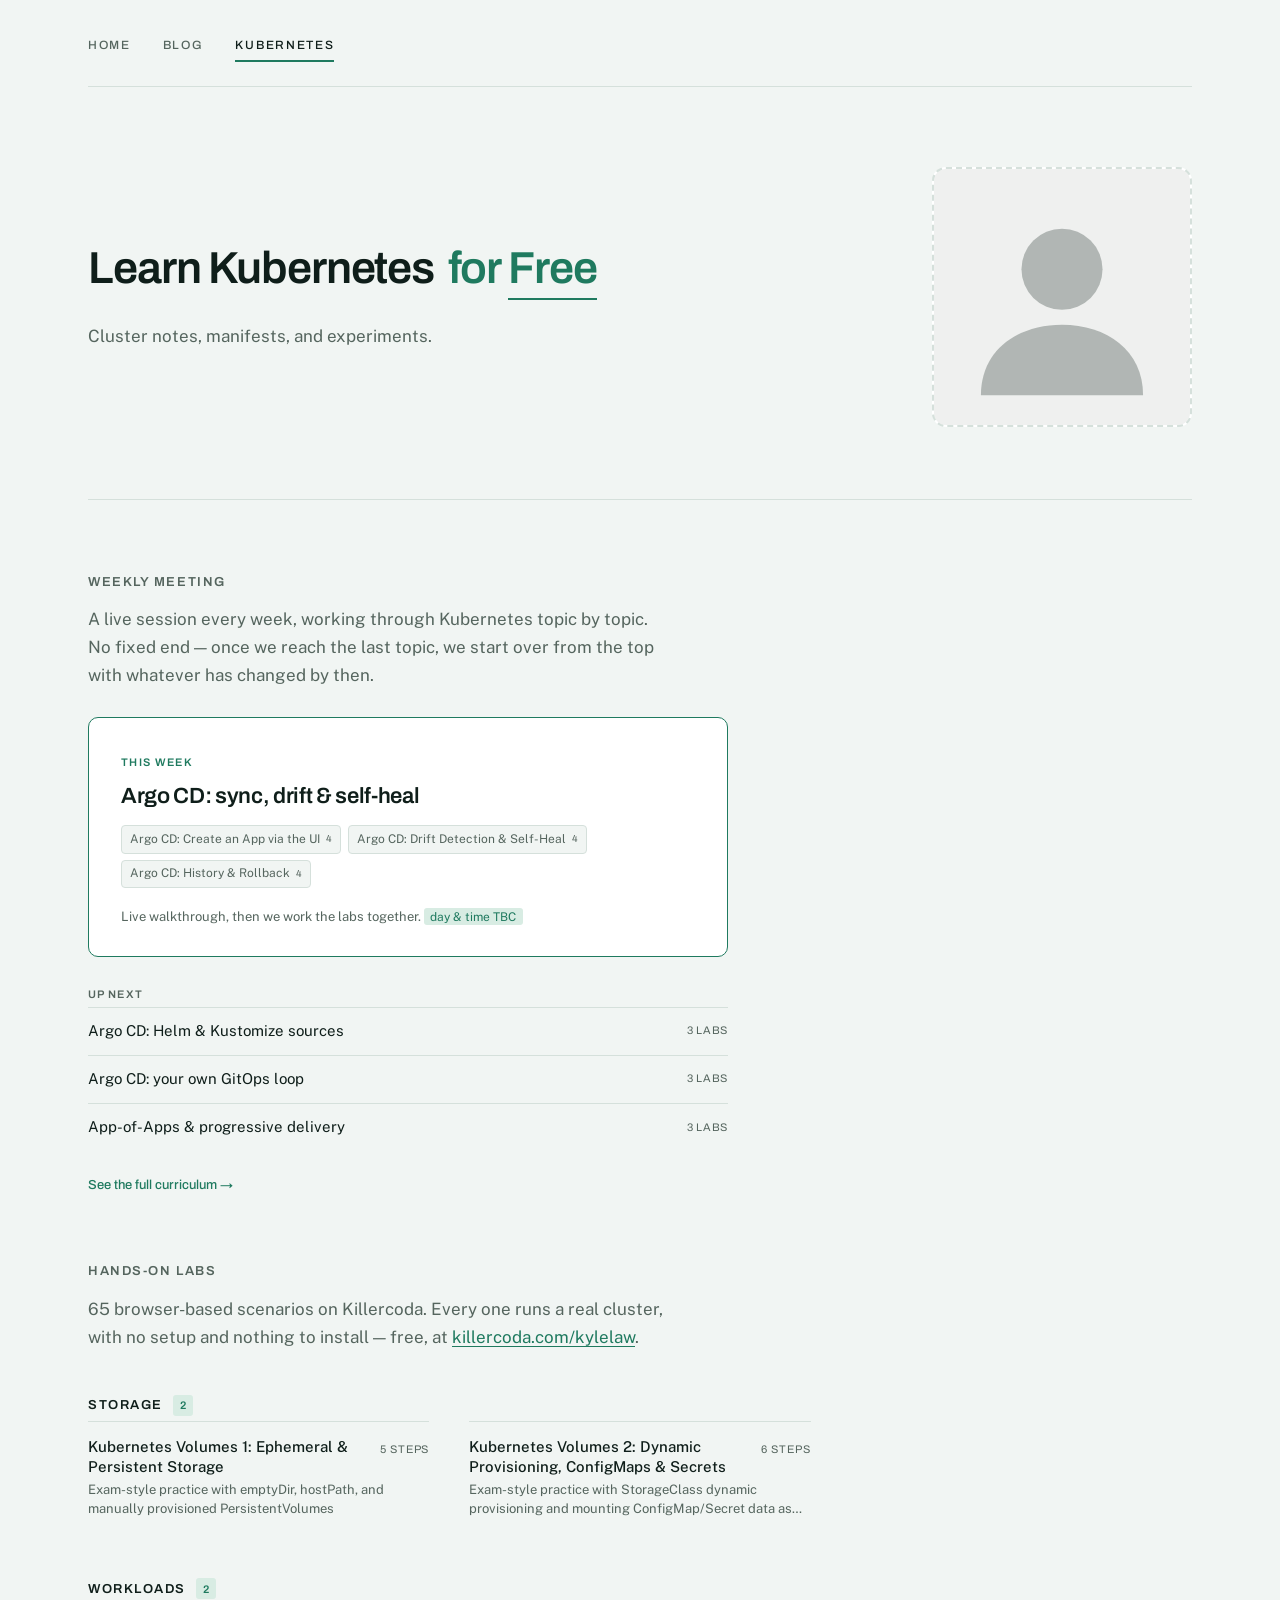
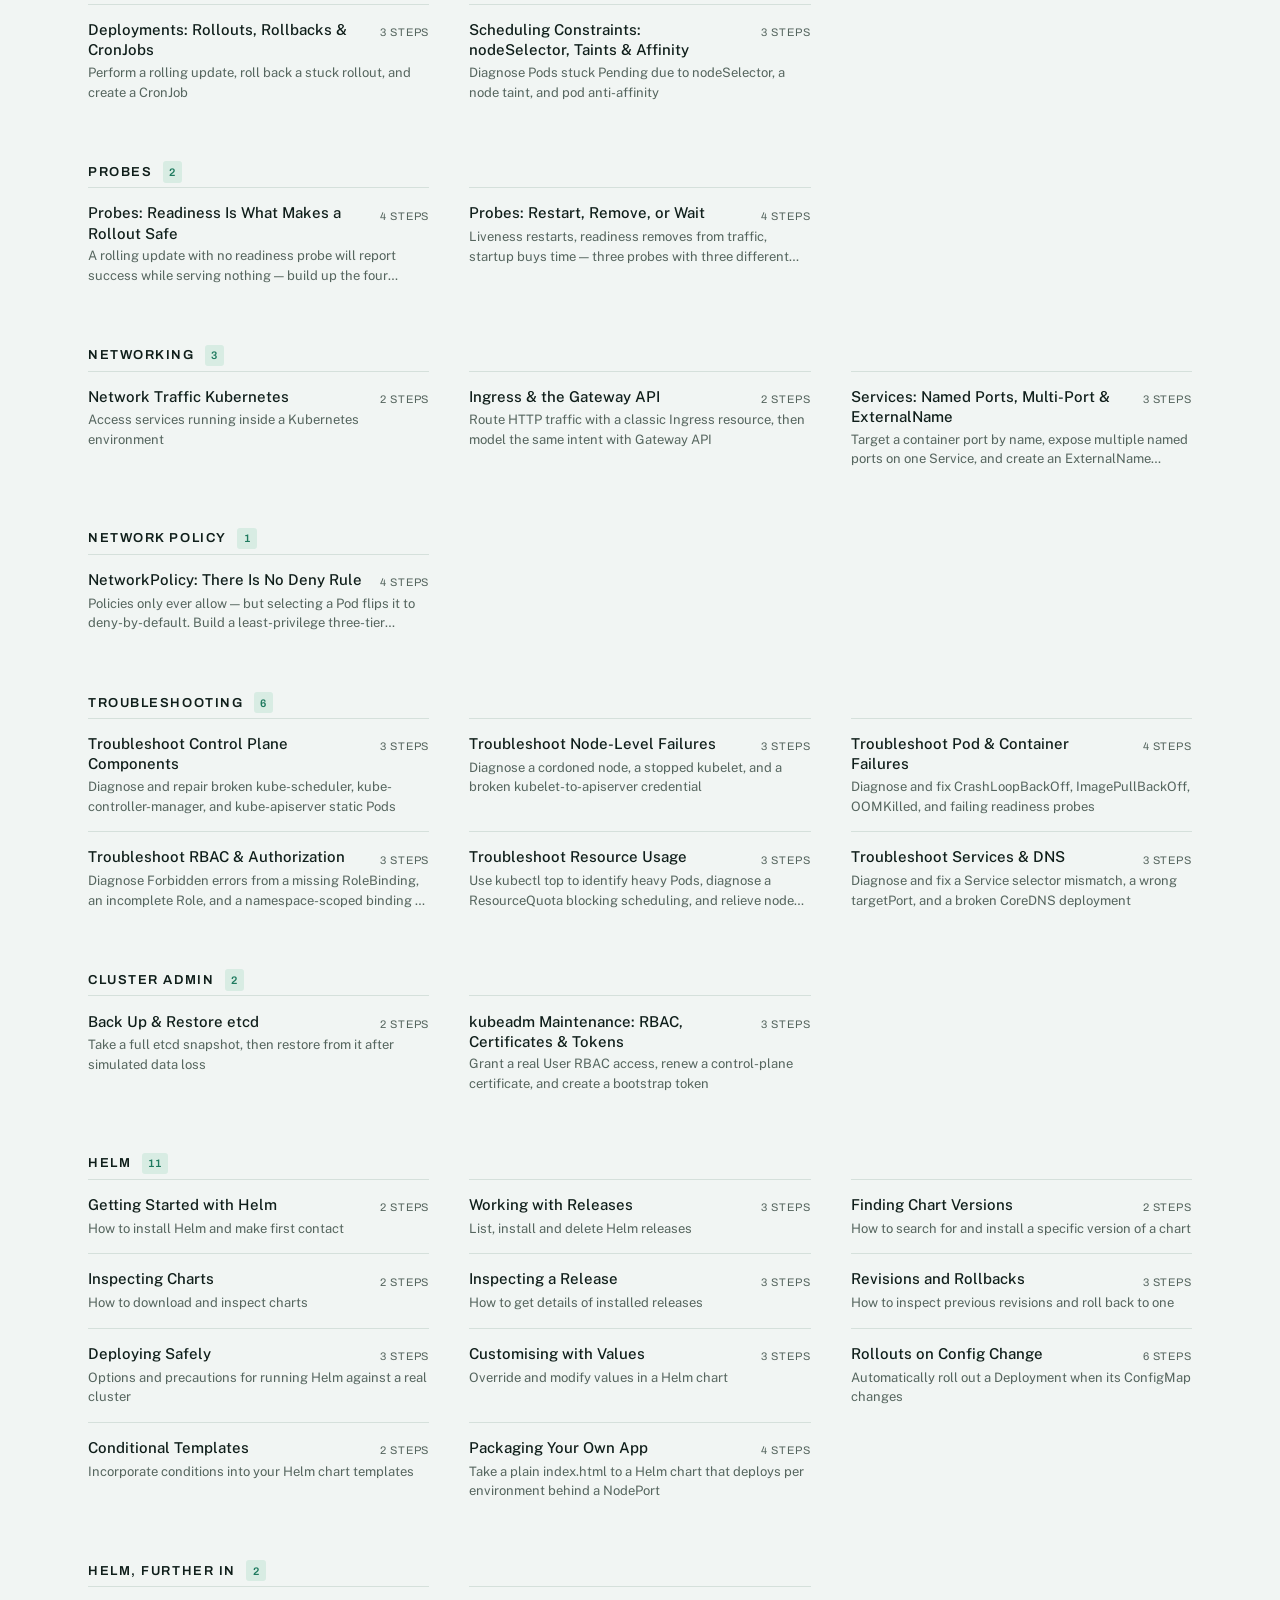
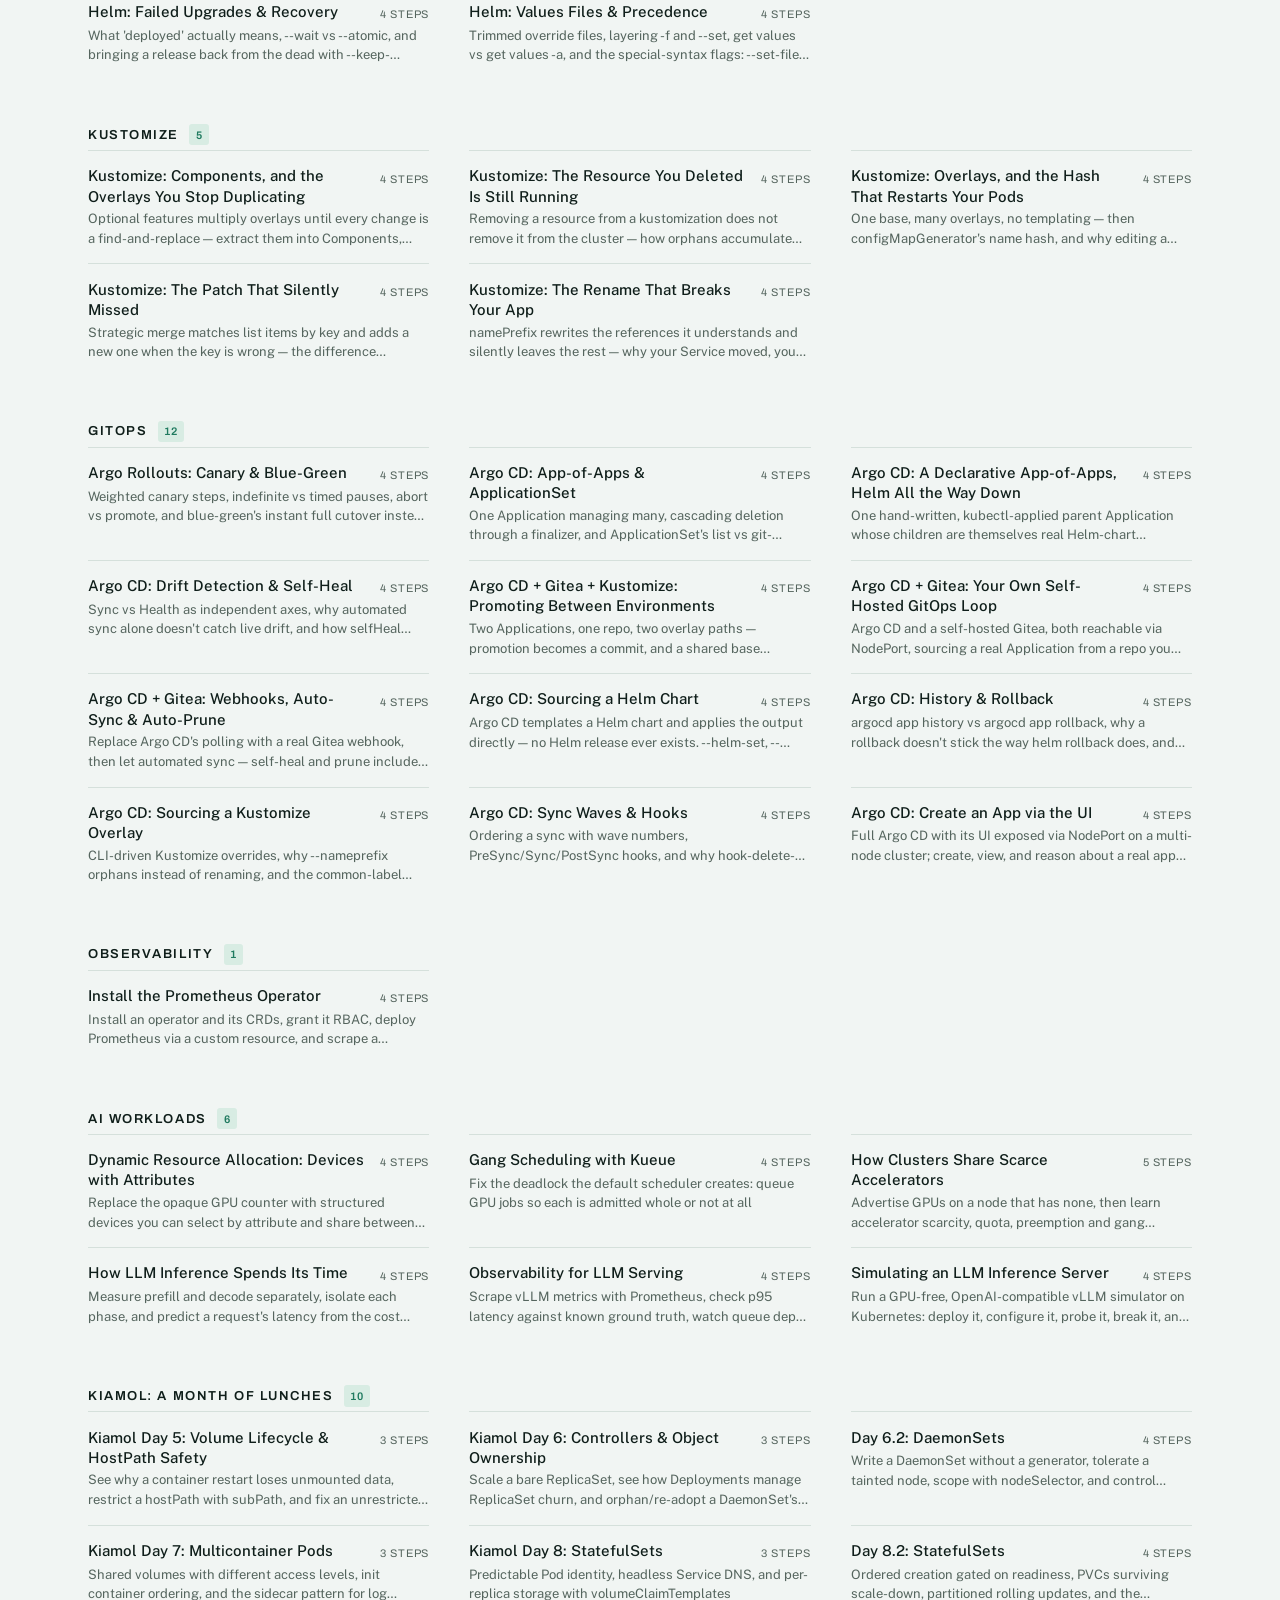
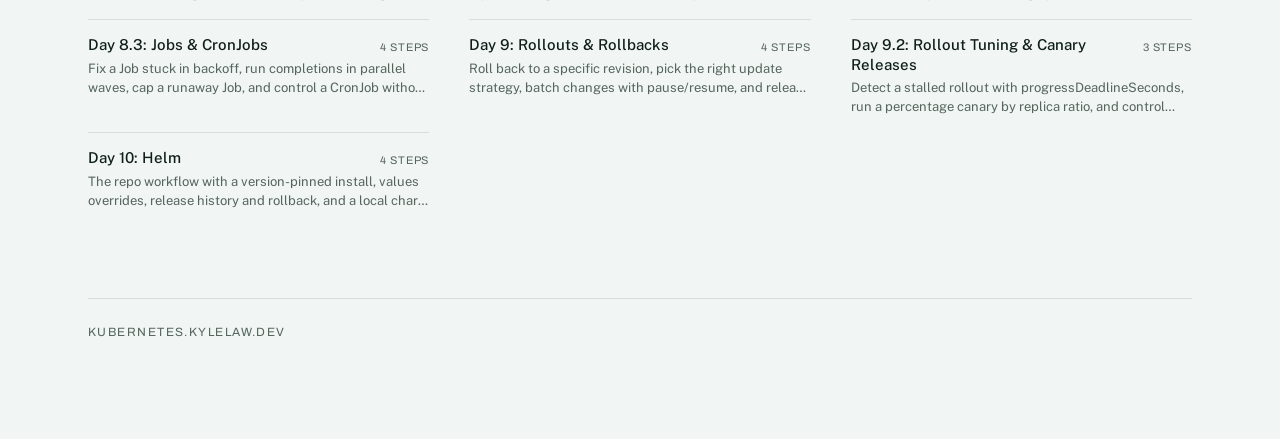
==== commit 936486a7: "Add Weekly Meeting spotlight and a standalone curriculum page Homepage gets a "this week" card plus " ====
--- a/index.html
+++ b/index.html
@@ -34,6 +34,33 @@
     </div>
   </div>
 
+  <!-- WEEKLY:START -->
+  <section class="weekly" id="weekly">
+    <h2>Weekly Meeting</h2>
+    <p class="weekly-intro">A live session every week, working through Kubernetes topic by topic. No fixed end — once we reach the last topic, we start over from the top with whatever has changed by then.</p>
+
+    <div class="spot-card" id="week-spotlight">
+      <span class="spot-kicker">This week</span>
+      <h3 class="spot-title">Volumes &amp; persistent storage</h3>
+      <div class="chips"><a class="chip" href="https://killercoda.com/kylelaw/scenario/volumes-basics">Kubernetes Volumes 1: Ephemeral &amp; Persistent Storage<span class="st">5</span></a><a class="chip" href="https://killercoda.com/kylelaw/scenario/volumes-dynamic">Kubernetes Volumes 2: Dynamic Provisioning, ConfigMaps &amp; Secrets<span class="st">6</span></a></div>
+      <p class="spot-meta">Live walkthrough, then we work the labs together. <span class="tbc">day &amp; time TBC</span></p>
+    </div>
+
+    <div class="upnext">
+      <h4 class="upnext-h">Up next</h4>
+      <div id="week-upnext">
+          <div class="up-row"><span class="up-t">Deployments, rollouts &amp; scheduling</span><span class="up-n">2 labs</span></div>
+          <div class="up-row"><span class="up-t">Probes, and what each one does</span><span class="up-n">2 labs</span></div>
+          <div class="up-row"><span class="up-t">Services, Ingress &amp; Gateway API</span><span class="up-n">3 labs</span></div>
+      </div>
+    </div>
+
+    <a class="see-plan" href="/plan/">See the full curriculum &rarr;</a>
+  </section>
+
+  <script type="application/json" id="weekly-plan-data">[{"title":"Volumes & persistent storage","labs":[{"leaf":"volumes-basics","title":"Kubernetes Volumes 1: Ephemeral & Persistent Storage","steps":5},{"leaf":"volumes-dynamic","title":"Kubernetes Volumes 2: Dynamic Provisioning, ConfigMaps & Secrets","steps":6}]},{"title":"Deployments, rollouts & scheduling","labs":[{"leaf":"deployments-and-jobs","title":"Deployments: Rollouts, Rollbacks & CronJobs","steps":3},{"leaf":"scheduling-constraints","title":"Scheduling Constraints: nodeSelector, Taints & Affinity","steps":3}]},{"title":"Probes, and what each one does","labs":[{"leaf":"readiness-and-safe-rollouts","title":"Probes: Readiness Is What Makes a Rollout Safe","steps":4},{"leaf":"restart-remove-or-wait","title":"Probes: Restart, Remove, or Wait","steps":4}]},{"title":"Services, Ingress & Gateway API","labs":[{"leaf":"multi-port-services","title":"Services: Named Ports, Multi-Port & ExternalName","steps":3},{"leaf":"ingress-and-gateway-api","title":"Ingress & the Gateway API","steps":2},{"leaf":"network-traffic-kubernetes","title":"Network Traffic Kubernetes","steps":2}]},{"title":"NetworkPolicy: there is no deny","labs":[{"leaf":"allow-only-and-default-deny","title":"NetworkPolicy: There Is No Deny Rule","steps":4}]},{"title":"Triage: pods, services & DNS","labs":[{"leaf":"pod-failures","title":"Troubleshoot Pod & Container Failures","steps":4},{"leaf":"services-dns","title":"Troubleshoot Services & DNS","steps":3},{"leaf":"resource-monitoring","title":"Troubleshoot Resource Usage","steps":3}]},{"title":"Triage: control plane, nodes, RBAC","labs":[{"leaf":"control-plane","title":"Troubleshoot Control Plane Components","steps":3},{"leaf":"node-level","title":"Troubleshoot Node-Level Failures","steps":3},{"leaf":"rbac-auth","title":"Troubleshoot RBAC & Authorization","steps":3}]},{"title":"etcd & kubeadm maintenance","labs":[{"leaf":"etcd-backup-restore","title":"Back Up & Restore etcd","steps":2},{"leaf":"kubeadm-maintenance","title":"kubeadm Maintenance: RBAC, Certificates & Tokens","steps":3}]},{"title":"Helm: releases & chart versions","labs":[{"leaf":"getting-started","title":"Getting Started with Helm","steps":2},{"leaf":"release-basics","title":"Working with Releases","steps":3},{"leaf":"chart-versions","title":"Finding Chart Versions","steps":2},{"leaf":"inspect-charts","title":"Inspecting Charts","steps":2},{"leaf":"release-details","title":"Inspecting a Release","steps":3}]},{"title":"Helm: values, templates, packaging","labs":[{"leaf":"values-and-overrides","title":"Customising with Values","steps":3},{"leaf":"config-driven-rollouts","title":"Rollouts on Config Change","steps":6},{"leaf":"template-conditionals","title":"Conditional Templates","steps":2},{"leaf":"package-your-app","title":"Packaging Your Own App","steps":4}]},{"title":"Helm: rollbacks & safe deploys","labs":[{"leaf":"revisions-and-rollbacks","title":"Revisions and Rollbacks","steps":3},{"leaf":"safe-deploys","title":"Deploying Safely","steps":3},{"leaf":"helm-failed-upgrades","title":"Helm: Failed Upgrades & Recovery","steps":4},{"leaf":"helm-values-precedence","title":"Helm: Values Files & Precedence","steps":4}]},{"title":"Kustomize: overlays & patches","labs":[{"leaf":"overlays-and-generated-config","title":"Kustomize: Overlays, and the Hash That Restarts Your Pods","steps":4},{"leaf":"patches-that-miss","title":"Kustomize: The Patch That Silently Missed","steps":4},{"leaf":"renames-and-references","title":"Kustomize: The Rename That Breaks Your App","steps":4},{"leaf":"components-and-duplication","title":"Kustomize: Components, and the Overlays You Stop Duplicating","steps":4},{"leaf":"orphans-and-pruning","title":"Kustomize: The Resource You Deleted Is Still Running","steps":4}]},{"title":"Argo CD: sync, drift & self-heal","labs":[{"leaf":"argocd-ui-solar-system","title":"Argo CD: Create an App via the UI","steps":4},{"leaf":"argocd-drift-and-selfheal","title":"Argo CD: Drift Detection & Self-Heal","steps":4},{"leaf":"argocd-history-and-rollback","title":"Argo CD: History & Rollback","steps":4}]},{"title":"Argo CD: Helm & Kustomize sources","labs":[{"leaf":"argocd-helm","title":"Argo CD: Sourcing a Helm Chart","steps":4},{"leaf":"argocd-kustomize","title":"Argo CD: Sourcing a Kustomize Overlay","steps":4},{"leaf":"argocd-sync-waves-and-hooks","title":"Argo CD: Sync Waves & Hooks","steps":4}]},{"title":"Argo CD: your own GitOps loop","labs":[{"leaf":"argocd-gitea-solar-system","title":"Argo CD + Gitea: Your Own Self-Hosted GitOps Loop","steps":4},{"leaf":"argocd-gitea-webhook-autosync","title":"Argo CD + Gitea: Webhooks, Auto-Sync & Auto-Prune","steps":4},{"leaf":"argocd-gitea-kustomize-promotion","title":"Argo CD + Gitea + Kustomize: Promoting Between Environments","steps":4}]},{"title":"App-of-Apps & progressive delivery","labs":[{"leaf":"argocd-app-of-apps","title":"Argo CD: App-of-Apps & ApplicationSet","steps":4},{"leaf":"argocd-declarative-app-of-apps","title":"Argo CD: A Declarative App-of-Apps, Helm All the Way Down","steps":4},{"leaf":"argo-rollouts-canary-and-bluegreen","title":"Argo Rollouts: Canary & Blue-Green","steps":4}]},{"title":"Observability: operator pattern","labs":[{"leaf":"prometheus-operator","title":"Install the Prometheus Operator","steps":4}]},{"title":"Sharing GPUs: scheduling & queueing","labs":[{"leaf":"gpu-scheduling","title":"How Clusters Share Scarce Accelerators","steps":5},{"leaf":"dra-devices","title":"Dynamic Resource Allocation: Devices with Attributes","steps":4},{"leaf":"gang-scheduling","title":"Gang Scheduling with Kueue","steps":4}]},{"title":"LLM inference on Kubernetes","labs":[{"leaf":"inference-sim","title":"Simulating an LLM Inference Server","steps":4},{"leaf":"inference-latency","title":"How LLM Inference Spends Its Time","steps":4},{"leaf":"inference-observability","title":"Observability for LLM Serving","steps":4}]}]</script>
+  <!-- WEEKLY:END -->
+
   <!-- LABS:START -->
   <section class="labs" id="labs">
     <h2>Hands-on Labs</h2>
@@ -571,5 +598,6 @@
 
 </div>
 <script src="/headline.js" defer></script>
+<script src="/weekly-plan.js" defer></script>
 </body>
 </html>
--- a/style.css
+++ b/style.css
@@ -321,3 +321,209 @@
   -webkit-box-orient: vertical;
   overflow: hidden;
 }
+
+/* ---- weekly meeting ---- */
+
+.weekly { padding-top: 4.5rem; }
+
+.weekly-intro {
+  color: var(--muted);
+  max-width: 36rem;
+  margin: 0 0 1.75rem;
+}
+
+.spot-card {
+  background: var(--surface);
+  border: 1px solid var(--accent);
+  border-radius: 10px;
+  padding: 1.75rem 2rem;
+  max-width: 40rem;
+}
+
+.spot-kicker {
+  font-family: var(--display);
+  font-size: 0.6875rem;
+  font-weight: 600;
+  letter-spacing: 0.12em;
+  text-transform: uppercase;
+  color: var(--accent);
+}
+
+.spot-title {
+  font-family: var(--display);
+  font-size: 1.375rem;
+  font-weight: 600;
+  letter-spacing: -0.015em;
+  margin: 0.5rem 0 0.9rem;
+  line-height: 1.3;
+}
+
+.spot-meta {
+  margin: 1.1rem 0 0;
+  color: var(--muted);
+  font-size: 0.8125rem;
+}
+
+.tbc {
+  background: var(--accent-soft);
+  color: var(--accent);
+  border-radius: 3px;
+  padding: 0.1rem 0.4rem;
+  font-size: 0.75rem;
+}
+
+.upnext { max-width: 40rem; margin-top: 1.75rem; }
+
+.upnext-h {
+  font-family: var(--display);
+  font-size: 0.6875rem;
+  font-weight: 600;
+  letter-spacing: 0.12em;
+  text-transform: uppercase;
+  color: var(--muted);
+  margin: 0 0 0.25rem;
+}
+
+.up-row {
+  display: flex;
+  justify-content: space-between;
+  gap: 1rem;
+  padding: 0.7rem 0;
+  border-top: 1px solid var(--line);
+  font-size: 0.9375rem;
+}
+
+.up-n {
+  font-family: var(--display);
+  font-size: 0.6875rem;
+  letter-spacing: 0.06em;
+  text-transform: uppercase;
+  color: var(--muted);
+  white-space: nowrap;
+  padding-top: 0.15rem;
+}
+
+.see-plan {
+  display: inline-block;
+  margin-top: 1.5rem;
+  font-family: var(--display);
+  font-size: 0.8125rem;
+  font-weight: 500;
+  text-decoration: none;
+}
+
+.see-plan:hover { text-decoration: underline; }
+
+.chips {
+  display: flex;
+  flex-wrap: wrap;
+  gap: 0.4rem;
+  margin-top: 0.5rem;
+}
+
+.chip {
+  display: inline-flex;
+  align-items: center;
+  gap: 0.4rem;
+  font-size: 0.75rem;
+  text-decoration: none;
+  color: var(--muted);
+  background: var(--ground);
+  border: 1px solid var(--line);
+  border-radius: 4px;
+  padding: 0.2rem 0.5rem;
+}
+
+.chip:hover { border-color: var(--accent); color: var(--ink); }
+
+.chip .st {
+  font-family: var(--display);
+  font-size: 0.625rem;
+  color: var(--muted);
+}
+
+/* ---- curriculum page ---- */
+
+.crumb {
+  font-family: var(--display);
+  font-size: 0.75rem;
+  letter-spacing: 0.06em;
+  color: var(--muted);
+  margin: 2.25rem 0 1.5rem;
+}
+
+.crumb a { color: var(--muted); }
+.crumb a:hover { color: var(--accent); }
+
+.page-title {
+  font-family: var(--display);
+  font-size: clamp(1.6rem, 4vw, 2.25rem);
+  font-weight: 600;
+  letter-spacing: -0.02em;
+  margin: 0 0 0.9rem;
+}
+
+.curriculum-lede { max-width: 42rem; margin-bottom: 3rem; }
+
+.syllabus { display: flex; flex-direction: column; }
+
+.phase {
+  margin: 2.5rem 0 1rem;
+  padding-top: 1.5rem;
+  border-top: 1px solid var(--line);
+}
+
+.phase:first-child { border-top: none; padding-top: 0; margin-top: 0; }
+
+.phase-name {
+  font-family: var(--display);
+  font-size: 0.8125rem;
+  font-weight: 600;
+  letter-spacing: 0.12em;
+  text-transform: uppercase;
+  color: var(--accent);
+  margin: 0 0 0.35rem;
+}
+
+.phase-blurb {
+  color: var(--muted);
+  font-size: 0.9375rem;
+  max-width: 40rem;
+  margin: 0;
+}
+
+.syl-row {
+  display: grid;
+  grid-template-columns: 5.5rem 1fr;
+  gap: 1rem;
+  padding: 1.1rem 0;
+  border-top: 1px solid var(--line);
+}
+
+.syl-wk {
+  font-family: var(--display);
+  font-size: 0.75rem;
+  letter-spacing: 0.06em;
+  text-transform: uppercase;
+  color: var(--muted);
+  padding-top: 0.2rem;
+}
+
+.syl-title { font-weight: 500; font-size: 1.0625rem; }
+
+.kiamol-track {
+  margin-top: 3rem;
+  padding-top: 2rem;
+  border-top: 1px solid var(--line);
+  max-width: 40rem;
+}
+
+.curriculum-back {
+  margin-top: 3rem;
+  font-family: var(--display);
+  font-size: 0.875rem;
+}
+
+@media (max-width: 40rem) {
+  .syl-row { grid-template-columns: 1fr; gap: 0.35rem; }
+}
